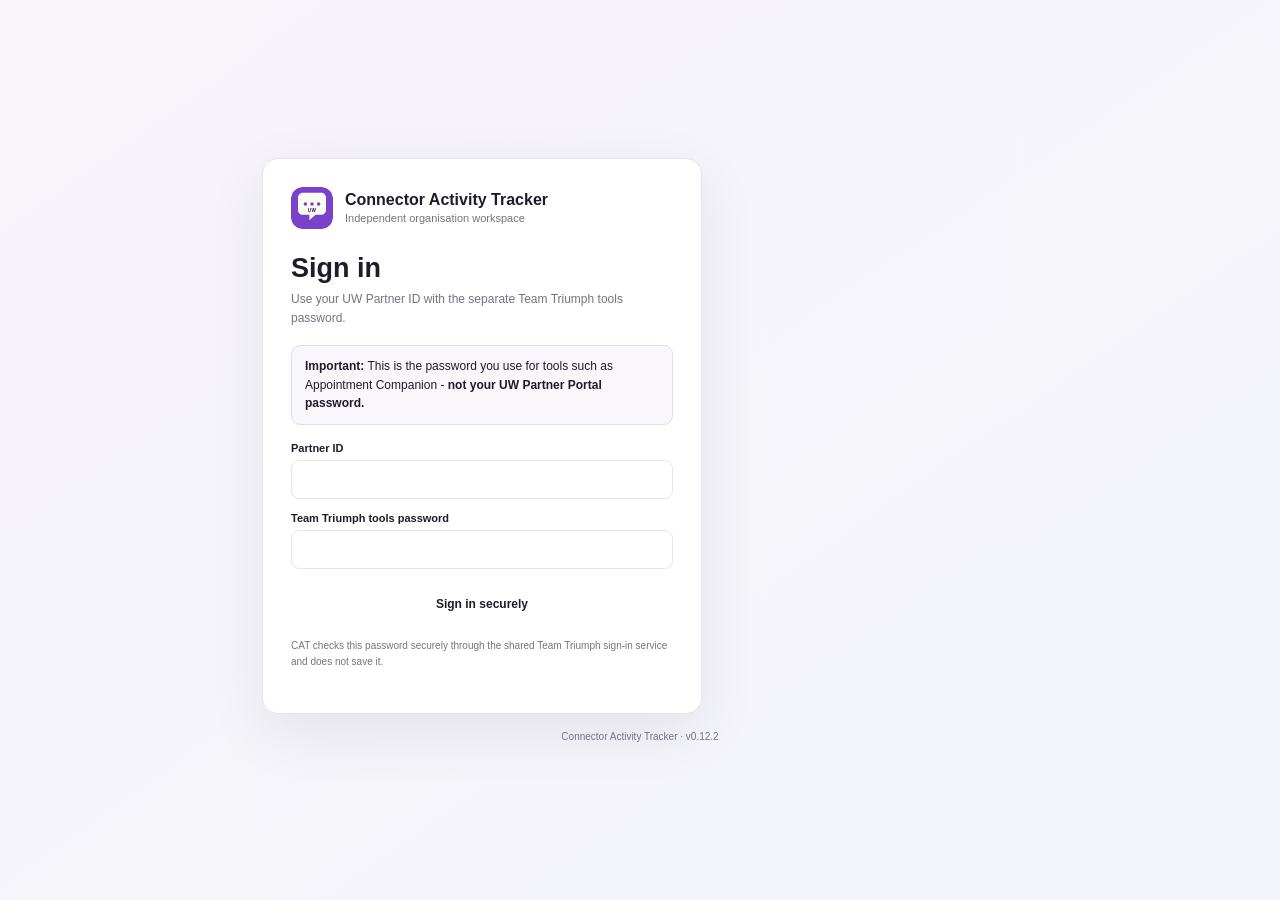
==== index.html @ b2be6aa6 "CAT v0.12.2: require name before recording 20K and keep Lead optional" ====
<!doctype html>
<html lang="en">
<head>
  <meta charset="UTF-8">
  <meta name="viewport" content="width=device-width, initial-scale=1, viewport-fit=cover">
  <meta name="theme-color" content="#351065">
  <meta name="description" content="An authenticated Connector activity and results tracker, with a separate local demo.">
  <link rel="manifest" href="manifest.webmanifest">
  <link rel="icon" href="icon.svg?v=0.12.2" type="image/svg+xml">
  <link rel="stylesheet" href="styles.css?v=0.12.2">
  <link rel="stylesheet" href="ux-v06.css?v=0.12.2">
  <title>Connector Activity Tracker (CAT)</title>
</head>
<body>
  <div id="app" aria-live="polite"></div>
  <div id="toast" class="toast" role="status"></div>
  <script src="app-meta.js?v=0.12.2" defer></script>
  <script src="cloud-config.js?v=0.12.2" defer></script>
  <script src="cloud-client.js?v=0.12.2" defer></script>
  <script src="connector-qr.js?v=0.12.2" defer></script>
  <script src="app.js?v=0.12.2" defer></script>
</body>
</html>
---- styles.css ----
:root{font-family:'DM Sans',Arial,sans-serif;color:#201b2c;background:#f7f6fa;font-synthesis:none;text-rendering:optimizeLegibility;--purple:#351065;--purple-2:#5c2e9a;--pink:#e31586;--green:#138a5b;--blue:#3c68dc;--orange:#c97910;--ink:#201b2c;--muted:#777184;--line:#e8e4ee;--surface:#fff;--wash:#f1edf7;--shadow:0 10px 30px rgba(38,20,62,.07)}*{box-sizing:border-box}body{margin:0;min-width:320px}button,input,select,textarea{font:inherit}button{cursor:pointer}button:focus-visible,input:focus-visible,select:focus-visible,textarea:focus-visible{outline:3px solid #a581e5;outline-offset:2px}.app-shell{min-height:100vh}.sidebar{position:fixed;inset:0 auto 0 0;width:244px;background:#fff;border-right:1px solid var(--line);display:flex;flex-direction:column;padding:22px 14px 16px;z-index:5}.brand{display:flex;gap:11px;align-items:center;padding:0 9px 24px}.brand-mark{width:38px;height:38px;border-radius:12px;background:var(--purple);display:grid;place-items:center;color:white;font-size:20px}.brand-name{font:800 14px Manrope,sans-serif;line-height:1.25;color:var(--purple)}.brand-kicker{font-size:10px;color:var(--muted);margin-top:3px}.side-label{font-size:10px;text-transform:uppercase;letter-spacing:.08em;color:#9992a5;font-weight:700;padding:0 11px;margin:11px 0 7px}.nav-list{display:grid;gap:4px}.nav-btn{height:42px;border:0;background:transparent;border-radius:8px;text-align:left;padding:0 11px;color:#645e70;display:flex;align-items:center;gap:12px;font-size:13px;font-weight:600}.nav-btn .nav-icon{width:20px;text-align:center;font-size:16px}.nav-btn:hover{background:#f7f4fb;color:var(--purple)}.nav-btn.active{background:#f0eafa;color:var(--purple);font-weight:700}.sidebar-bottom{margin-top:auto}.local-state{border:1px solid #dbeee5;background:#f5fbf7;border-radius:8px;padding:11px;margin:12px 3px;font-size:11px;color:#286e50}.local-state strong{display:block;color:#18563b;margin-bottom:3px}.profile-switch{width:100%;border:1px solid var(--line);background:#fff;border-radius:8px;display:flex;align-items:center;gap:10px;padding:10px;text-align:left;color:var(--ink)}.avatar{width:32px;height:32px;border-radius:50%;background:#ebe3f6;color:var(--purple);display:grid;place-items:center;font-weight:700}.profile-copy{flex:1}.profile-name{font-weight:700;font-size:12px}.profile-role{font-size:10px;color:var(--muted);margin-top:2px}.main-area{margin-left:244px;min-height:100vh}.topbar{height:70px;background:rgba(255,255,255,.93);border-bottom:1px solid var(--line);display:flex;align-items:center;justify-content:space-between;padding:0 34px;position:sticky;top:0;z-index:4;backdrop-filter:blur(12px)}.crumbs{display:flex;align-items:center;gap:9px;color:#91899c;font-size:12px}.crumbs strong{color:var(--ink);font-weight:700}.top-actions{display:flex;align-items:center;gap:10px}.sync-pill,.period-select,.quiet-btn{border:1px solid var(--line);background:white;border-radius:7px;height:34px;padding:0 11px;color:#635b71;font-size:11px;font-weight:600}.sync-pill{color:#286e50;background:#f6fbf8;border-color:#dbeee5}.period-select{min-width:130px}.icon-btn{width:35px;height:35px;border:1px solid var(--line);background:white;border-radius:8px;color:var(--purple);font-size:16px}.content{max-width:1360px;margin:0 auto;padding:27px 34px 48px}.page-heading{display:flex;align-items:flex-start;justify-content:space-between;gap:20px;margin-bottom:22px}.eyebrow{color:var(--purple-2);text-transform:uppercase;letter-spacing:.08em;font-size:10px;font-weight:700;margin-bottom:7px}.page-heading h1{font:800 25px Manrope,sans-serif;letter-spacing:0;margin:0;color:#25163c}.page-heading p{font-size:12px;line-height:1.5;color:var(--muted);margin:6px 0 0}.heading-actions{display:flex;gap:8px;align-items:center;flex-wrap:wrap}.btn{height:38px;border-radius:7px;border:1px solid transparent;padding:0 14px;font-weight:700;font-size:12px;display:inline-flex;align-items:center;justify-content:center;gap:8px}.btn-primary{background:var(--purple);color:white}.btn-primary:hover{background:#482080}.btn-pink{background:var(--pink);color:white}.btn-secondary{border-color:var(--line);background:white;color:var(--purple)}.btn-soft{background:#f1eafa;color:var(--purple)}.btn-danger{background:#fff0f1;border-color:#f4cfd4;color:#bd3342}.btn-sm{height:31px;font-size:11px;padding:0 10px}.btn-block{width:100%}.connector-strip{display:flex;align-items:center;gap:12px;background:#fff;border:1px solid var(--line);border-radius:9px;padding:12px 15px;margin-bottom:17px}.connector-logo{width:42px;height:42px;border-radius:50%;background:#f9e4cc;border:2px solid #351065;display:grid;place-items:center;font-size:21px;flex:none}.connector-meta{flex:1}.connector-meta strong{display:block;font:700 13px Manrope,sans-serif}.connector-meta span{font-size:10px;color:var(--muted)}.badge{display:inline-flex;align-items:center;border-radius:999px;padding:4px 8px;background:#f0eafa;color:var(--purple);font-size:10px;font-weight:700}.badge.green{background:#e5f6ed;color:#167247}.badge.pink{background:#fde8f3;color:#bd1d72}.badge.amber{background:#fff2d8;color:#956010}.metric-grid{display:grid;grid-template-columns:repeat(6,minmax(0,1fr));gap:12px}.metric-card{background:white;border:1px solid var(--line);border-radius:9px;padding:15px;min-height:105px;position:relative;overflow:hidden}.metric-card:after{content:'';position:absolute;width:64px;height:64px;border-radius:50%;right:-23px;top:-22px;background:var(--tint,#f0eafa)}.metric-label{font-size:10px;color:#7b7487;font-weight:600;position:relative;z-index:1}.metric-value{font:800 27px Manrope,sans-serif;color:var(--color,var(--purple));margin-top:11px;line-height:1;position:relative;z-index:1}.metric-note{font-size:10px;color:#9790a0;margin-top:7px}.layout-grid{display:grid;grid-template-columns:minmax(0,1.35fr) minmax(280px,.85fr);gap:15px;margin-top:17px}.panel{background:white;border:1px solid var(--line);border-radius:9px;padding:17px}.panel-head{display:flex;align-items:center;justify-content:space-between;gap:10px;margin-bottom:14px}.panel-head h2{font:700 14px Manrope,sans-serif;margin:0}.panel-head p{font-size:10px;color:var(--muted);margin:4px 0 0}.text-link{border:0;background:none;color:var(--purple-2);font-size:11px;font-weight:700;padding:4px}.quick-grid{display:grid;grid-template-columns:repeat(2,minmax(0,1fr));gap:9px}.quick-action{min-height:68px;border:1px solid var(--line);border-radius:8px;background:#fff;text-align:left;padding:12px;display:flex;align-items:center;gap:11px;color:var(--ink)}.quick-action:hover{border-color:#b9a1d6;background:#fcfaff}.quick-icon{width:34px;height:34px;border-radius:8px;background:#f0eafa;color:var(--purple);display:grid;place-items:center;font-size:16px}.quick-action strong{display:block;font-size:12px}.quick-action small{display:block;color:var(--muted);font-size:10px;margin-top:4px}.activity-list{display:grid}.activity-row{display:flex;align-items:center;gap:11px;padding:11px 0;border-top:1px solid #f0edf3}.activity-row:first-child{border:0}.activity-symbol{width:32px;height:32px;border-radius:8px;background:#f5f2f8;display:grid;place-items:center;color:var(--purple);font-size:14px}.activity-copy{flex:1;min-width:0}.activity-copy strong{font-size:11px;display:block}.activity-copy small{font-size:10px;color:var(--muted)}.activity-time{font-size:10px;color:#938c9c;white-space:nowrap}.activity-cards{display:grid;grid-template-columns:repeat(2,minmax(0,1fr));gap:12px}.event-card,.lead-card,.connector-card{border:1px solid var(--line);border-radius:9px;background:#fff;padding:15px;transition:border-color .15s,transform .15s}.event-card:hover,.connector-card:hover{border-color:#b7a0d5;transform:translateY(-1px)}.event-title{font:700 13px Manrope,sans-serif;margin-bottom:5px}.event-sub{font-size:10px;color:var(--muted)}.event-summary{display:grid;grid-template-columns:repeat(3,1fr);border-top:1px solid var(--line);margin-top:13px;padding-top:11px;gap:8px}.event-summary strong{display:block;font-size:14px;color:var(--purple)}.event-summary span{font-size:9px;color:var(--muted)}.event-footer{display:flex;justify-content:space-between;align-items:center;margin-top:12px}.form-shell{max-width:760px}.form-grid{display:grid;grid-template-columns:repeat(2,minmax(0,1fr));gap:13px}.field{display:grid;gap:6px}.field.full{grid-column:1/-1}.field label{font-size:11px;font-weight:700;color:#4f475c}.field input,.field select,.field textarea{width:100%;border:1px solid #ddd7e6;border-radius:7px;background:#fff;padding:10px 11px;font-size:12px;color:var(--ink);min-height:39px}.field textarea{min-height:76px;resize:vertical}.helper{font-size:10px;color:var(--muted)}.section-title{font:700 13px Manrope,sans-serif;margin:19px 0 10px}.stepper{display:flex;align-items:center;justify-content:center;gap:14px;background:#f8f5fb;border:1px solid var(--line);border-radius:9px;padding:10px}.stepper button{width:43px;height:43px;border:1px solid #ded5eb;border-radius:8px;background:white;color:var(--purple);font-size:22px;font-weight:500}.stepper output{font:800 26px Manrope,sans-serif;min-width:45px;text-align:center}.team-counts{display:grid;grid-template-columns:repeat(3,1fr);gap:8px}.team-count{border:1px solid var(--line);border-radius:7px;padding:9px;text-align:center}.team-count span{display:block;font-size:10px;color:var(--muted)}.team-count strong{display:block;font:700 15px Manrope,sans-serif;margin-top:4px}.total-count{margin-top:8px;padding:10px 12px;background:#e7f7ef;color:#177247;border-radius:7px;display:flex;justify-content:space-between;font-weight:700;font-size:11px}.tab-bar{display:flex;gap:4px;border-bottom:1px solid var(--line);margin-bottom:15px;overflow:auto}.tab-btn{border:0;background:none;padding:10px 13px;color:#777082;font-size:11px;font-weight:700;border-bottom:2px solid transparent;white-space:nowrap}.tab-btn.active{color:var(--purple);border-color:var(--purple)}.funnel-list{display:grid;gap:8px}.funnel-row{display:grid;grid-template-columns:145px 1fr 55px;align-items:center;gap:12px;font-size:11px}.funnel-track{height:8px;background:#eeeaf2;border-radius:99px;overflow:hidden}.funnel-fill{height:100%;border-radius:99px;background:var(--fill,#5c2e9a);min-width:0}.funnel-count{text-align:right;font-weight:700}.table-wrap{overflow:auto;border:1px solid var(--line);border-radius:8px}table{width:100%;border-collapse:collapse;min-width:680px}th,td{text-align:left;padding:10px 11px;border-bottom:1px solid #efedf2;font-size:10px;white-space:nowrap}th{background:#faf9fc;color:#70697b;font-weight:700}td{color:#3d3748}tr:last-child td{border-bottom:0}.person-cell{display:flex;align-items:center;gap:8px;font-weight:700}.mini-avatar{width:25px;height:25px;border-radius:50%;display:grid;place-items:center;background:#f0eafa;color:var(--purple);font-size:10px}.lead-list{display:grid;gap:9px}.lead-card{display:flex;align-items:center;gap:12px}.lead-main{flex:1;min-width:0}.lead-main strong{font-size:12px}.lead-main p{font-size:10px;color:var(--muted);margin:4px 0 0}.lead-tags{display:flex;gap:5px;flex-wrap:wrap;margin-top:8px}.status{display:inline-flex;align-items:center;gap:5px;border-radius:999px;font-size:9px;font-weight:700;padding:4px 7px;background:#f1eef5;color:#655c72}.status.booked{background:#e9efff;color:#355db8}.status.sat{background:#e4f6ed;color:#147048}.status.cancelled{background:#fff0e8;color:#a25118}.status.ghosted{background:#f1eef5;color:#655c72}.status.followup{background:#fde8f3;color:#b91a70}.status.customer{background:#e4f6ed;color:#147048}.lead-actions{display:flex;gap:6px}.filter-row{display:flex;gap:6px;flex-wrap:wrap;margin:12px 0 16px}.filter-chip{border:1px solid var(--line);border-radius:999px;background:white;color:#655d70;font-weight:600;font-size:10px;padding:7px 10px}.filter-chip.active{border-color:var(--purple);background:#f0eafa;color:var(--purple)}.appointment-grid{display:grid;grid-template-columns:repeat(4,1fr);gap:8px}.choice-card{border:1px solid var(--line);background:#fff;border-radius:8px;padding:11px 8px;min-height:67px;text-align:center;color:#5e566a;font-size:10px;font-weight:700}.choice-card .choice-icon{display:block;font-size:17px;margin-bottom:5px}.choice-card.active{border-color:#6840a0;background:#f5effd;color:var(--purple);box-shadow:inset 0 0 0 1px #6840a0}.choice-card.active[data-value="Sat"]{background:#e4f6ed;border-color:#53a881;color:#147048;box-shadow:inset 0 0 0 1px #53a881}.product-grid{display:grid;grid-template-columns:repeat(3,1fr);gap:8px}.product-choice{border:1px solid var(--line);background:white;border-radius:8px;padding:11px;font-size:10px;font-weight:700;display:flex;align-items:center;gap:8px}.product-choice input{accent-color:var(--purple);width:16px;height:16px}.sim-row{display:grid;grid-template-columns:1fr auto;align-items:center;gap:12px;border:1px solid var(--line);padding:9px 11px;border-radius:8px;margin-top:8px}.sim-row strong{font-size:10px;display:block}.sim-row small{font-size:9px;color:var(--muted)}.segmented{display:flex;gap:3px;background:#f3f0f6;padding:3px;border-radius:7px}.segmented button{width:30px;height:27px;border:0;border-radius:5px;background:transparent;font-size:10px;color:#746c7d}.segmented button.active{background:var(--purple);color:white;font-weight:700}.money-pair{display:grid;grid-template-columns:1fr 1fr;gap:10px;margin-top:11px}.money-box{background:#f7f4fa;border-radius:8px;padding:11px;text-align:center}.money-box strong{font:700 16px Manrope,sans-serif;color:var(--purple);display:block}.money-box span{font-size:9px;color:var(--muted)}.callout{padding:12px 13px;background:#f7f4fb;border-left:3px solid var(--purple-2);font-size:11px;line-height:1.5;color:#50465f;border-radius:0 7px 7px 0}.empty-state{text-align:center;padding:32px 16px;color:var(--muted);font-size:12px}.empty-state strong{display:block;color:var(--ink);font-size:13px;margin-bottom:5px}.chart{height:210px;display:flex;align-items:end;gap:14px;padding:15px 5px 4px;border-bottom:1px solid var(--line)}.chart-col{flex:1;display:flex;align-items:end;justify-content:center;gap:4px;height:100%;position:relative}.chart-bar{width:min(24px,42%);border-radius:4px 4px 0 0;background:#b89cda;min-height:3px}.chart-bar.alt{background:#47a779}.chart-months{display:flex;justify-content:space-around;font-size:9px;color:var(--muted);padding-top:8px}.source-bars{display:grid;gap:11px}.source-line{display:grid;grid-template-columns:110px 1fr 45px;align-items:center;gap:8px;font-size:10px}.source-line .funnel-track{height:7px}.source-line strong{text-align:right}.report-preview{background:#faf9fc;border:1px solid var(--line);border-radius:8px;padding:17px}.report-preview .metric-grid{grid-template-columns:repeat(4,1fr)}.connector-list{display:grid;gap:10px}.connector-card{display:flex;align-items:center;gap:12px}.connector-card .connector-meta{flex:1}.card-arrow{border:0;background:none;color:var(--purple);font-size:17px}.modal-backdrop{position:fixed;inset:0;background:rgba(25,14,39,.42);z-index:20;display:grid;place-items:center;padding:15px}.modal{width:min(540px,100%);max-height:min(90vh,780px);overflow:auto;background:white;border-radius:10px;padding:21px;box-shadow:0 20px 70px rgba(20,9,36,.25)}.modal-head{display:flex;justify-content:space-between;align-items:start;margin-bottom:15px}.modal-head h2{font:800 17px Manrope,sans-serif;margin:0}.modal-close{border:1px solid var(--line);background:white;width:30px;height:30px;border-radius:7px;color:#62596d}.modal-actions{display:flex;justify-content:flex-end;gap:8px;margin-top:18px}.toast{position:fixed;bottom:20px;left:50%;transform:translate(-50%,18px);opacity:0;transition:.2s;background:#241637;color:white;padding:11px 15px;border-radius:8px;font-size:11px;z-index:30;pointer-events:none;box-shadow:var(--shadow)}.toast.show{opacity:1;transform:translate(-50%,0)}.mobile-nav{display:none}.searchbox{position:relative}.searchbox input{min-width:200px;border:1px solid var(--line);border-radius:7px;padding:9px 10px;font-size:11px}.split-head{display:flex;align-items:center;justify-content:space-between;gap:10px}.muted{color:var(--muted)}.small{font-size:10px}.chart-legend{display:flex;gap:14px;align-items:center;font-size:10px;color:var(--muted)}.legend-dot{width:8px;height:8px;border-radius:2px;display:inline-block;margin-right:5px}.progress-grid{display:grid;grid-template-columns:repeat(3,1fr);gap:10px}.progress-stat{border:1px solid var(--line);border-radius:8px;padding:13px}.progress-stat strong{font:800 20px Manrope,sans-serif;color:var(--purple);display:block}.progress-stat span{font-size:10px;color:var(--muted)}.achievement{padding:11px;border-radius:8px;background:#fff8e9;display:flex;align-items:center;gap:10px;font-size:10px;color:#725213;margin-top:8px}.mobile-head{display:none}
@media(max-width:1100px){.metric-grid{grid-template-columns:repeat(3,1fr)}.content{padding:23px 24px 40px}.topbar{padding:0 24px}.sidebar{width:220px}.main-area{margin-left:220px}}
@media(max-width:760px){.sidebar{display:none}.main-area{margin:0;padding-bottom:73px}.topbar{height:57px;padding:0 16px}.crumbs{font-size:11px}.sync-pill{font-size:0;width:31px;padding:0;display:grid;place-items:center}.sync-pill:before{content:'●';font-size:10px}.top-actions{gap:6px}.period-select{min-width:100px;height:31px;font-size:10px}.content{padding:21px 15px 28px}.page-heading{margin-bottom:17px}.page-heading h1{font-size:22px}.page-heading p{font-size:11px}.heading-actions{align-self:flex-start}.metric-grid{grid-template-columns:repeat(2,minmax(0,1fr));gap:9px}.metric-card{min-height:88px;padding:12px}.metric-value{font-size:23px;margin-top:9px}.metric-note{font-size:9px}.layout-grid{grid-template-columns:1fr;gap:11px;margin-top:12px}.panel{padding:14px}.activity-cards{grid-template-columns:1fr}.connector-strip{padding:10px 11px}.quick-action{min-height:62px;padding:10px}.quick-icon{width:30px;height:30px}.mobile-nav{position:fixed;display:grid;grid-template-columns:repeat(5,1fr);inset:auto 0 0;height:65px;padding:5px 6px calc(5px + env(safe-area-inset-bottom));background:#fff;border-top:1px solid var(--line);z-index:6}.mobile-nav button{border:0;background:transparent;color:#847c8e;font-size:9px;font-weight:600;display:flex;flex-direction:column;align-items:center;justify-content:center;gap:3px}.mobile-nav button span:first-child{font-size:17px}.mobile-nav button.active{color:var(--purple)}.appointment-grid{grid-template-columns:repeat(2,1fr)}.product-grid{grid-template-columns:repeat(2,1fr)}.form-grid{grid-template-columns:1fr}.field.full{grid-column:auto}.funnel-row{grid-template-columns:105px 1fr 44px;gap:8px}.team-counts{gap:5px}.team-count{padding:8px 4px}.progress-grid{grid-template-columns:repeat(2,1fr)}.page-heading>.heading-actions .btn{padding:0 9px;font-size:10px}.connector-strip .period-select{margin-left:auto}.chart{gap:5px;height:180px}.source-line{grid-template-columns:88px 1fr 38px}.modal{padding:17px}.lead-actions .btn{padding:0 8px}.searchbox input{min-width:130px;width:42vw}}
@media(max-width:380px){.quick-grid{grid-template-columns:1fr}.metric-card{padding:10px}.metric-value{font-size:21px}.page-heading h1{font-size:20px}}
.home-actions-v05{grid-template-columns:1fr;gap:10px}.home-actions-v05 .home-action{min-height:78px;flex-direction:row;align-items:center;padding:15px 17px}.home-actions-v05 .home-action-icon{width:34px;text-align:center}.home-actions-v05 .home-action-arrow{top:50%;bottom:auto;transform:translateY(-50%);right:17px}.home-actions-v05 .home-action strong{font-size:14px}.home-actions-v05 .home-action small{font-size:11px}.home-actions-v05 .home-action-inbox{border-top-color:var(--pink);background:#fff7fb}.monthly-snapshot{display:flex;align-items:center;justify-content:space-between;gap:12px;background:#fff;border:1px solid var(--line);border-radius:9px;padding:14px 16px;margin-top:16px}.monthly-snapshot strong{display:block;font-size:11px;color:var(--muted);text-transform:uppercase;letter-spacing:.06em}.monthly-snapshot span{display:block;font-size:12px;font-weight:700;margin-top:5px}.context-back{border:0;background:none;padding:0;margin:0 0 13px;color:var(--section-accent,var(--purple));font-size:12px;font-weight:800}.section-leads{--section-accent:var(--blue)}.section-results{--section-accent:var(--green)}.section-inbox{--section-accent:var(--pink)}.section-eventday{--section-accent:var(--orange)}.section-activities{--section-accent:var(--purple-2)}.section-admin{--section-accent:#777184}.section-leads .page-heading{border-left:4px solid var(--blue);padding-left:12px}.section-results .page-heading{border-left:4px solid var(--green);padding-left:12px}.section-inbox .page-heading{border-left:4px solid var(--pink);padding-left:12px}.section-eventday .page-heading{border-left:4px solid var(--orange);padding-left:12px}.section-activities .page-heading{border-left:4px solid var(--purple-2);padding-left:12px}.section-leads .btn-primary{background:var(--blue)}.section-results .metric-card{border-top:2px solid var(--green)}.section-inbox .btn-soft{background:#fde8f3;color:#bd1d72}.section-activities .btn-primary{background:var(--purple-2)}
@media(max-width:760px){.home-actions-v05 .home-action{min-height:76px}.monthly-snapshot{align-items:flex-start;flex-direction:column}.monthly-snapshot .text-link{align-self:flex-start}.context-back{margin-bottom:10px}}
.section-inbox .lead-actions:before{content:'Mark as:';font-size:10px;font-weight:700;color:var(--muted);align-self:center}.section-inbox .lead-actions .btn{padding:0 7px}
.admin-shortcuts{display:flex;gap:8px;flex-wrap:wrap;margin-top:16px}
.cloud-auth-page{min-height:100dvh;padding:28px 18px;display:grid;place-content:center;gap:17px;background:linear-gradient(145deg,#f7f4fa,#f3f5fa);color:var(--ink)}
.cloud-auth-card{width:min(100%,440px);padding:28px;background:#fff;border:1px solid var(--line);border-radius:16px;box-shadow:0 18px 60px #25104414}
.cloud-auth-brand{display:flex;align-items:center;gap:12px;margin-bottom:24px}.cloud-auth-brand .brand-mark{width:42px;height:42px;display:grid;place-items:center;border-radius:12px;background:#f2eaf8;font-size:23px}.cloud-auth-brand strong,.cloud-auth-brand small{display:block}.cloud-auth-brand strong{font:800 16px Manrope,sans-serif}.cloud-auth-brand small{margin-top:3px;color:var(--muted);font-size:11px}
.cloud-auth-card h1{font:800 27px Manrope,sans-serif;margin:0 0 6px}.cloud-auth-card>p{color:var(--muted);font-size:12px;line-height:1.6;margin:0 0 17px}.cloud-auth-card .cloud-auth-note{font-size:10px;margin:12px 0 15px}.cloud-field{display:grid;gap:6px;font-size:11px;font-weight:750;color:var(--ink)}.cloud-field input,.cloud-field select,.cloud-field textarea{width:100%;padding:11px 12px;border:1px solid var(--line);border-radius:8px;background:#fff;color:var(--ink);font:500 13px inherit}.cloud-field input:focus,.cloud-field select:focus,.cloud-field textarea:focus{outline:2px solid #c8b0df;outline-offset:1px}.cloud-field small{font-size:10px;font-weight:500;color:var(--muted)}.cloud-auth-card form{display:grid;gap:13px}.cloud-signin{width:100%;min-height:44px}.cloud-auth-page footer{text-align:center;color:var(--muted);font-size:10px}.cloud-demo-link{display:block;text-align:center;font-size:11px;font-weight:700;color:var(--purple);text-decoration:none;padding-top:7px}
.cloud-message{padding:11px 12px;border-radius:8px;font-size:11px;line-height:1.5;margin:10px 0}.cloud-message-info{background:#f1f5ff;border:1px solid #d9e3ff;color:#344e8c}.cloud-message-error{background:#fff1f1;border:1px solid #f0cccc;color:#943838}.cloud-workspace{min-height:100dvh;background:#f7f6fa}.cloud-workspace-head{min-height:72px;padding:12px max(18px,calc((100vw - 1000px)/2));display:flex;justify-content:space-between;align-items:center;gap:12px;background:#fff;border-bottom:1px solid var(--line)}.cloud-workspace-head .cloud-auth-brand{margin:0}.cloud-user{display:flex;align-items:center;gap:9px}.cloud-user>span:nth-child(2) strong,.cloud-user>span:nth-child(2) small{display:block}.cloud-user>span:nth-child(2) strong{font-size:11px}.cloud-user>span:nth-child(2) small{font-size:9px;color:var(--muted);margin-top:2px}.cloud-avatar{width:34px;height:34px;border-radius:50%;display:grid;place-items:center;overflow:hidden;background:#eee7f5;color:var(--purple);font-weight:800}.cloud-avatar img{width:100%;height:100%;object-fit:cover}.cloud-workspace-body{width:min(100% - 30px,900px);margin:28px auto;padding-bottom:36px}.cloud-workspace-body>.page-heading{margin-bottom:18px}.cloud-phase-card{margin:14px 0}.cloud-phase-card h2{font:800 15px Manrope,sans-serif;margin:0 0 8px}.cloud-phase-card p{font-size:11px;line-height:1.65;color:var(--muted)}.cloud-phase-card .panel-head p{margin:5px 0 0}.cloud-connector-label{font-size:11px;padding:12px 14px;background:#fff;border:1px solid var(--line);border-radius:8px;margin-bottom:14px}.cloud-connector-picker{max-width:390px;margin-bottom:14px}.cloud-phase-card textarea{resize:vertical;min-height:80px;margin:6px 0 12px}.cloud-record-meta{font-size:10px!important;color:#39805e!important}.cloud-about{padding:15px}.cloud-about summary{font-size:12px;font-weight:800;cursor:pointer}.cloud-about>p{margin:10px 0}.cloud-about-history{margin-top:10px;border-top:1px solid var(--line)}.cloud-about-history p{margin:8px 0;font-size:10px}.demo-banner{padding:8px 16px;background:#fff6df;border-bottom:1px solid #eddda9;color:#745b18;font-size:10px;font-weight:750;text-align:center}
@media(max-width:600px){.cloud-auth-card{padding:22px 18px}.cloud-workspace-head{align-items:flex-start;flex-direction:column;padding:12px 16px}.cloud-user{width:100%}.cloud-user .btn{margin-left:auto}.cloud-workspace-body{margin-top:18px}.cloud-workspace-body>.page-heading{align-items:flex-start}.cloud-phase-card{padding:14px}}
 .action-inbox{border-left:4px solid var(--green);margin-bottom:15px}.action-inbox.has-actions{border-left-color:var(--pink)}.inbox-row{align-items:center}.inbox-row .lead-actions{margin-left:auto;display:flex;gap:6px;flex-wrap:wrap}
button[data-set-progress="Lead sent"]{display:none}
.home-actions{display:grid;grid-template-columns:repeat(4,minmax(0,1fr));gap:12px;margin:4px 0 18px}.home-action{min-height:132px;border:1px solid var(--line);border-top:4px solid var(--purple-2);border-radius:10px;background:#fff;padding:18px;text-align:left;display:flex;flex-direction:column;align-items:flex-start;gap:9px;position:relative;transition:transform .15s,border-color .15s,box-shadow .15s}.home-action:hover{transform:translateY(-2px);border-color:#bca7d4;box-shadow:var(--shadow)}.home-action-eventday{border-top-color:var(--orange);background:#fffaf3}.home-action-leads{border-top-color:var(--blue);background:#f7f9ff}.home-action-progress{border-top-color:var(--green);background:#f5fbf7}.home-action-activities{border-top-color:var(--purple-2);background:#faf7fd}.home-action-icon{font-size:27px}.home-action strong{font:800 15px Manrope,sans-serif;color:var(--ink)}.home-action small{font-size:11px;color:var(--muted)}.home-action-arrow{position:absolute;right:16px;bottom:15px;color:var(--purple);font-size:18px}.setup-link{display:block;margin:17px auto 0;border:0;background:none;color:#81798b;font-size:11px;font-weight:700}.today-callout{display:flex;align-items:center;gap:12px;padding:12px 14px;background:#fffaf3;border:1px solid #f1d7ac;border-left:4px solid var(--orange);border-radius:9px;margin-bottom:15px}.today-callout strong{font-size:12px}.today-callout span{font-size:10px;color:var(--muted);flex:1}.event-day-hero{display:flex;align-items:center;justify-content:space-between;gap:15px;padding:19px;background:#fffaf3;border:1px solid #f1d7ac;border-left:4px solid var(--orange);border-radius:10px;margin-bottom:14px}.event-day-hero h2{font:800 19px Manrope,sans-serif;margin:0}.event-day-hero p{margin:5px 0 0;color:var(--muted);font-size:11px}.event-day-actions{display:grid;grid-template-columns:repeat(2,minmax(0,1fr));gap:12px;margin-bottom:14px}.event-day-button{border:1px solid #e8d4b5;border-radius:10px;background:#fff;padding:17px;text-align:left;color:var(--ink);display:flex;flex-direction:column;gap:6px}.event-day-button:first-child{background:#f5fbf7;border-color:#c8e5d5}.event-day-button strong{font:800 18px Manrope,sans-serif}.event-day-button small{font-size:10px;color:var(--muted)}.event-day-progress{border-top:3px solid var(--orange)}.event-day-choice{width:100%;text-align:left}.about-panel{max-width:680px}.about-brand{padding:0 0 15px}.about-version{font:800 23px Manrope,sans-serif;color:var(--purple);margin:7px 0}.about-list{margin:0;padding-left:20px;color:#51485f;font-size:12px;line-height:1.9}.inbox-row .lead-actions:before{content:'Mark as:';font-size:10px;font-weight:700;color:var(--muted);align-self:center}.inbox-row .lead-actions .btn{padding:0 7px}
@media(max-width:760px){.home-actions{grid-template-columns:repeat(2,minmax(0,1fr));gap:9px}.home-action{min-height:122px;padding:14px}.home-action-icon{font-size:24px}.home-action strong{font-size:13px}.home-action small{font-size:10px}.today-callout{align-items:flex-start;flex-wrap:wrap}.today-callout span{flex-basis:100%;order:3}.event-day-actions{gap:9px}.event-day-button{padding:14px}.event-day-button strong{font-size:16px}.home-lower .metric-grid{margin:0}}
.inbox-top-button{position:relative;display:inline-flex;align-items:center;justify-content:center;font-size:16px}.inbox-count{position:absolute;top:-5px;right:-5px;min-width:16px;height:16px;padding:0 4px;border-radius:99px;background:var(--pink);color:#fff;font-size:9px;font-weight:800;line-height:16px}
.home-actions{grid-template-columns:repeat(4,minmax(0,1fr))}.home-lower{border-top:3px solid var(--pink)}.home-lower .panel-head{margin-bottom:8px}.home-clear{padding:12px 0;color:#25845a;font-size:12px;font-weight:700}
.twenty-k-list{display:grid}.twenty-k-row{min-height:48px;display:flex;align-items:center;justify-content:space-between;gap:10px;border-top:1px solid var(--line)}.twenty-k-row strong{font-size:13px}.legacy-count-note{margin:10px 0 0}.team-20k-details{margin-top:12px;font-size:11px}.team-20k-details summary{cursor:pointer;font-weight:700;padding:8px 0}
.result-stages{display:grid;gap:14px}.result-stage{padding:0 0 12px;border-bottom:1px solid #f0edf3}.result-stage:last-child{border-bottom:0;padding-bottom:0}.result-stage-top{display:grid;grid-template-columns:minmax(140px,1fr) auto auto;align-items:center;gap:12px;margin-bottom:7px}.result-stage-top>strong{font-size:12px}.result-stage-top>strong span{color:var(--muted);padding:0 5px}.result-stage-top>div{white-space:nowrap;font-size:12px}.result-stage-top em{font-size:10px;font-style:normal;color:var(--muted);margin-left:9px}.results-income{display:grid;gap:3px;text-align:right}.results-income small{font-size:10px;color:var(--muted)}.results-income strong{font-size:17px;color:var(--green)}.results-note{margin:13px 0 0}
.milestone-row{display:grid;grid-template-columns:1fr 1fr;gap:8px}.milestone-row .choice-card{min-height:45px}.appointment-outcomes{display:grid;grid-template-columns:repeat(3,minmax(0,1fr));gap:7px}.appointment-outcomes .choice-card{min-height:43px}.outcome-panel h2,.lead-progression h2{font:700 14px Manrope,sans-serif;margin:0 0 12px}.outcome-grid{display:grid;grid-template-columns:repeat(3,minmax(0,1fr));gap:7px}.outcome-grid .choice-card{min-height:58px}.secondary-result{margin-top:10px}.secondary-result summary{font-size:10px;color:var(--muted);padding:7px 0}.secondary-result .choice-card{min-height:40px}
.inbox-card{flex-wrap:wrap}.inbox-card .lead-actions{width:100%;display:grid;grid-template-columns:auto repeat(3,minmax(0,1fr));gap:6px;margin-left:43px}.inbox-card .lead-actions:before{display:none}.mark-as-label{align-self:center;font-size:10px;font-weight:700;color:var(--muted)}.warning-symbol{background:#fff3e7;color:#bd6815}
@media(max-width:760px){.home-actions{grid-template-columns:repeat(2,minmax(0,1fr))}.result-stage-top{grid-template-columns:minmax(0,1fr) auto;gap:6px}.result-stage-top>strong{font-size:11px}.result-stage-top>div{grid-column:1;grid-row:2;font-size:11px}.result-stage-top>.btn{grid-column:2;grid-row:1/3}.result-stage-top em{margin-left:6px}.inbox-card{align-items:center}.inbox-card .lead-main{min-width:calc(100% - 55px)}.inbox-card .lead-actions{margin-left:0;grid-template-columns:auto repeat(3,minmax(0,1fr));gap:5px}.inbox-card .lead-actions .btn{min-width:0;padding:0 5px;font-size:9px}.mark-as-label{font-size:9px}.event-count-card{flex-direction:row;align-items:center}.event-day-actions{grid-template-columns:1fr}.outcome-grid .choice-card{font-size:9px;padding:8px 4px}.top-actions .inbox-top-button{min-width:35px;width:35px;padding:0}}
.cloud-field input,.cloud-field select,.cloud-field textarea{font:inherit;font-size:13px}

/* Shared CAT identity uses the UW Connector symbol; Connector-specific logos remain in context. */
.cat-brand-icon {display:block;width:100%;height:100%;object-fit:contain;border-radius:10px}
.brand-mark:has(.cat-brand-icon) {overflow:hidden;background:transparent;flex:none}
.cloud-auth-brand .brand-mark:has(.cat-brand-icon) {overflow:hidden;background:transparent}
---- ux-v06.css ----
/* Focused UX treatment for the Event Day-first workspace. */
.nav-btn.active {
  color: var(--nav-accent, var(--purple));
  background: #f7f4fb;
  box-shadow: inset 3px 0 var(--nav-accent, var(--purple));
}

.mobile-nav button.active {
  color: var(--nav-accent, var(--purple));
}

.section-eventday .page-heading,
.section-leads .page-heading,
.section-inbox .page-heading,
.section-results .page-heading,
.section-activities .page-heading {
  border-left: 4px solid var(--section-accent, var(--purple));
  padding-left: 12px;
}

.event-day-hero {
  border-radius: 12px;
  background: #fffaf3;
}

.event-day-actions {
  align-items: stretch;
}

.event-count-card {
  display: flex;
  align-items: center;
  justify-content: space-between;
  gap: 10px;
  min-width: 0;
  padding: 13px;
  border: 1px solid #d9eadf;
  border-radius: 10px;
  background: #f7fcf8;
}

.event-count-card > div {
  display: grid;
  gap: 3px;
  min-width: 0;
}

.event-count-label {
  color: var(--muted);
  font-size: 10px;
  font-weight: 700;
}

.event-count-value {
  color: var(--green);
  font: 800 27px Manrope, sans-serif;
  line-height: 1.1;
}

.event-count-card small {
  color: var(--muted);
  font-size: 9px;
}

.event-day-button.event-count-button {
  min-width: 82px;
  min-height: 70px;
  align-items: center;
  justify-content: center;
  padding: 9px 6px;
  border-color: #c8e5d5;
  background: #fff;
  text-align: center;
}

.event-day-button.event-count-button strong {
  color: var(--green);
  font-size: 16px;
}

.event-day-button.event-count-button small {
  font-size: 9px;
  text-align: center;
}

.event-day-button.event-lead-button {
  min-height: 96px;
  justify-content: center;
  border-color: #cbd6fa;
  background: #f8f9ff;
}

.event-lead-plus {
  color: var(--blue);
  font-size: 21px;
  font-weight: 800;
  line-height: 1;
}

.event-day-button.event-lead-button strong {
  color: var(--blue);
  font-size: 15px;
}

.event-day-leads {
  border-top: 3px solid var(--orange);
}

.event-lead-list {
  display: grid;
}

.event-lead-row {
  display: flex;
  align-items: center;
  justify-content: space-between;
  gap: 12px;
  min-height: 57px;
  border-top: 1px solid var(--line);
}

.event-lead-row > div {
  display: grid;
  gap: 4px;
}

.event-lead-row strong {
  font-size: 12px;
}

.event-lead-row span {
  color: var(--muted);
  font-size: 10px;
}

.event-lead-empty {
  padding: 15px 0 3px;
  border-top: 1px solid var(--line);
  color: var(--muted);
  font-size: 12px;
  line-height: 1.5;
}

.event-more-leads {
  justify-self: start;
  margin: 9px 0 0;
}

.event-day-empty {
  max-width: 640px;
  margin: 0 auto;
  padding: 24px;
  text-align: center;
}

.event-day-empty-icon {
  font-size: 31px;
}

.event-day-empty h2 {
  margin: 8px 0 5px;
  font: 800 18px Manrope, sans-serif;
}

.event-day-empty p {
  max-width: 440px;
  margin: 0 auto;
  color: var(--muted);
  font-size: 12px;
  line-height: 1.6;
}

.event-day-empty-actions,
.profile-menu-actions {
  display: flex;
  justify-content: center;
  flex-wrap: wrap;
  gap: 8px;
  margin: 18px 0 12px;
}

.leads-toolbar {
  display: flex;
  align-items: center;
  justify-content: space-between;
  gap: 12px;
  margin: 13px 0;
}

.leads-toolbar .searchbox {
  flex: 1;
  min-width: 0;
}

.inbox-card {
  align-items: center;
}

.inbox-card .lead-main {
  min-width: 0;
}

.inbox-card .btn {
  flex: none;
}

.profile-option {
  width: 100%;
  text-align: left;
}

.profile-menu-actions {
  justify-content: flex-start;
}

.detailed-reports-link {
  margin-top: 16px;
}

.visually-hidden {
  position: absolute;
  width: 1px;
  height: 1px;
  padding: 0;
  margin: -1px;
  overflow: hidden;
  clip: rect(0, 0, 0, 0);
  white-space: nowrap;
  border: 0;
}

@media (max-width: 760px) {
  .topbar {
    gap: 8px;
    padding-inline: 12px;
  }

  .connector-context,
  .crumbs > span[aria-hidden="true"] {
    display: none;
  }

  .crumbs {
    min-width: 0;
    flex: 1;
  }

  .crumbs strong {
    overflow: hidden;
    text-overflow: ellipsis;
    white-space: nowrap;
  }

  .top-actions {
    flex: none;
  }

  .top-actions .profile-icon {
    display: inline-flex;
    width: auto;
    min-width: 70px;
    gap: 4px;
    padding: 0 8px;
    align-items: center;
    justify-content: center;
    font-size: 0;
  }

  .top-actions .profile-icon::before {
    content: "👤";
    font-size: 13px;
  }

  .top-actions .profile-icon::after {
    content: "Profile";
    font-size: 10px;
  }

  .mobile-nav {
    grid-template-columns: repeat(5, minmax(0, 1fr));
    height: calc(65px + env(safe-area-inset-bottom));
    padding-bottom: calc(5px + env(safe-area-inset-bottom));
  }

  .mobile-nav button {
    min-width: 0;
    font-size: 9px;
  }

  .mobile-nav button span:last-child {
    overflow: hidden;
    max-width: 100%;
    text-overflow: ellipsis;
  }

  .section-leads .page-heading {
    flex-wrap: wrap;
  }

  .section-leads .heading-actions {
    width: 100%;
  }

  .section-leads .heading-actions .btn {
    flex: 1;
    height: 40px;
    font-size: 11px;
  }

  .event-count-card {
    align-items: stretch;
    flex-direction: column;
    justify-content: space-between;
  }

  .event-day-button.event-count-button {
    width: 100%;
    min-height: 54px;
  }

  .inbox-card {
    align-items: flex-start;
    flex-wrap: wrap;
  }

  .inbox-card .lead-main {
    flex: 1;
    min-width: calc(100% - 55px);
  }

  .inbox-card > .btn {
    margin-left: 42px;
  }

  .event-day-empty-actions {
    flex-direction: column;
  }

  .event-day-empty-actions .btn {
    width: 100%;
    min-height: 42px;
  }
}

@media (max-width: 380px) {
  .event-day-actions {
    grid-template-columns: 1fr;
  }

  .event-count-card {
    align-items: center;
    flex-direction: row;
  }

  .event-day-button.event-count-button {
    width: auto;
    min-width: 100px;
    min-height: 66px;
  }
}

.profile-copy {
  display: grid;
  gap: 3px;
}

.profile-name {
  display: block;
}

.top-actions .profile-icon {
  display: inline-flex;
  width: auto;
  min-width: 76px;
  gap: 4px;
  padding: 0 8px;
  align-items: center;
  justify-content: center;
  font-size: 0;
}

.top-actions .profile-icon::before {
  content: "👤";
  font-size: 13px;
}

.top-actions .profile-icon::after {
  content: "Profile";
  font-size: 10px;
}
/* Funnel refinement: linked record detail, profile identity and connector theming. */
.app-shell { --brand-primary: #351065; --brand-accent: #5c2e9a; --brand-on-primary: #fff; --brand-on-accent: #fff; }
.btn-primary { background: var(--brand-primary); color: var(--brand-on-primary); }
.btn-primary:hover { filter: brightness(.93); }
.nav-btn.active { color: var(--brand-accent); border-left: 3px solid var(--brand-accent); padding-left: 8px; }
.nav-btn.active .nav-icon { color: var(--brand-accent); }
.filter-chip.active { border-color: var(--brand-accent); color: var(--brand-accent); }
.brand-mark { overflow: hidden; }
.brand-mark img { width: 100%; height: 100%; object-fit: contain; }
.connector-mini-logo { width: 25px; height: 25px; border-radius: 50%; overflow: hidden; display: inline-grid; place-items: center; background: white; border: 1px solid var(--line); }
.connector-mini-logo img { width: 100%; height: 100%; object-fit: contain; }
.profile-name-button { display: inline-flex; align-items: center; gap: 7px; border: 1px solid var(--line); background: #fff; border-radius: 8px; padding: 4px 9px 4px 4px; color: var(--ink); font-size: 11px; font-weight: 700; }
.profile-name-button .avatar { width: 26px; height: 26px; }
.followup-presets { margin: 12px 0; }
.followup-presets .filter-row { margin: 6px 0 10px; }
.validation-message { color: #a82d38; background: #fff2f2; border-radius: 6px; padding: 8px 10px; font-size: 11px; }
.lead-origin-chips { margin: 6px 0 3px; }
.funnel-drill-grid { display: grid; grid-template-columns: repeat(2, minmax(0, 1fr)); gap: 12px; margin-top: 14px; }
.funnel-drilldown h3 { margin: 0 0 8px; font-size: 13px; }
.funnel-person { width: 100%; border: 0; background: transparent; text-align: left; cursor: pointer; display: grid; grid-template-columns: 1fr auto; }
.funnel-person strong { font-size: 12px; }
.funnel-person small { color: var(--muted); }
.funnel-person > span { grid-column: 2; grid-row: 1 / span 2; align-self: center; color: var(--brand-accent); font-size: 10px; font-weight: 700; }
.twenty-k-row { display: flex; align-items: center; justify-content: space-between; gap: 10px; }
.twenty-k-row > strong { font-size: 12px; }
.lead-event-field[hidden] { display: none; }
.toast { bottom: min(22vh, 190px); z-index: 40; pointer-events: none; }
.toast-undo { pointer-events: auto; border: 0; background: #fff; color: #241637; font-weight: 800; border-radius: 5px; min-height: 34px; padding: 0 12px; margin-left: 8px; }
@media (max-width: 760px) {
  .toast { bottom: calc(84px + env(safe-area-inset-bottom)); }
  .funnel-drill-grid { grid-template-columns: 1fr; }
  .profile-name-button { font-size: 0; padding-right: 4px; }
}

/* Focused v0.9 Event Day, Lead and Results refinements. */
.event-day-banner {
  display: grid;
  grid-template-columns: minmax(0, 1fr) auto;
  align-items: center;
  gap: 12px 16px;
  padding: 17px 19px;
  margin-bottom: 12px;
  border-radius: 15px;
  color: #fff;
  background: linear-gradient(118deg, var(--brand-primary, var(--purple)) 0%, var(--brand-accent, var(--purple-2)) 100%);
  box-shadow: 0 10px 24px color-mix(in srgb, var(--brand-primary, var(--purple)) 22%, transparent);
}
.event-day-brand { grid-column: 1; grid-row: 1; display: flex; align-items: center; gap: 8px; font-size: 11px; font-weight: 800; }
.event-day-logo { display: grid; place-items: center; width: 32px; height: 32px; flex: none; overflow: hidden; border-radius: 10px; background: rgba(255,255,255,.18); font-size: 19px; }
.event-day-logo img { width: 100%; height: 100%; object-fit: contain; border-radius: inherit; background: white; }
.event-day-identity { grid-column: 1; grid-row: 2; min-width: 0; }
.event-day-identity .eyebrow { margin: 0 0 3px; color: rgba(255,255,255,.74); font-size: 9px; }
.event-day-identity h1 { margin: 0; font: 800 20px Manrope, sans-serif; overflow-wrap: anywhere; }
.event-day-identity p { margin: 4px 0 0; color: rgba(255,255,255,.84); font-size: 11px; }
.btn-banner-edit { grid-column: 2; grid-row: 1 / span 2; height: 36px; border-color: rgba(255,255,255,.4); color: #fff; background: rgba(255,255,255,.12); }
.btn-banner-edit:hover { background: rgba(255,255,255,.22); }
.event-progress { margin-bottom: 12px; border: 1px solid #e3dbea; border-radius: 12px; background: #fff; box-shadow: 0 4px 13px rgba(41,22,62,.04); }
.event-progress > summary { display: grid; grid-template-columns: repeat(5, minmax(0,1fr)) 16px; gap: 3px; align-items: center; min-height: 58px; padding: 8px 10px; list-style: none; cursor: pointer; }
.event-progress > summary::-webkit-details-marker { display: none; }
.event-progress > summary > span { display: flex; flex-direction: column; align-items: center; gap: 2px; color: #30243d; font: 800 15px Manrope, sans-serif; line-height: 1.05; white-space: nowrap; }
.event-progress > summary > span strong { color: #736a7e; font: 700 9px 'DM Sans', sans-serif; }
.event-progress > summary > i { display: none; }
.event-progress-toggle { color: var(--brand-accent, var(--purple-2)); font-size: 16px; text-align: center; }
.event-progress[open] .event-progress-toggle { transform: rotate(45deg); }
.event-progress-breakdown { display: grid; gap: 0; padding: 0 12px 8px; }
.event-partner-progress { display: flex; align-items: baseline; justify-content: space-between; gap: 12px; padding: 8px 2px; border-top: 1px solid #f0ebf4; font-size: 10px; }
.event-partner-progress strong { color: var(--brand-primary, var(--purple)); white-space: nowrap; }
.event-partner-progress span { color: #625b6b; text-align: right; }
.event-day-actions { display: grid; grid-template-columns: repeat(2, minmax(0,1fr)); gap: 10px; margin-bottom: 13px; }
.event-day-button { display: flex; align-items: center; justify-content: flex-start; gap: 10px; min-height: 64px; padding: 10px 12px; border: 1px solid #e2d8ed; border-radius: 12px; background: #fff; color: var(--ink); text-align: left; box-shadow: 0 4px 12px rgba(41,22,62,.04); }
.event-day-button:hover { border-color: var(--brand-accent, var(--purple-2)); background: #fcfaff; }
.event-day-button > span:last-child { display: grid; gap: 3px; }
.event-day-button strong { font-size: 12px; }
.event-day-button small { color: var(--muted); font-size: 9px; }
.event-action-icon { display: grid; place-items: center; width: 35px; height: 35px; flex: none; border-radius: 11px; background: #f0eafa; color: var(--brand-primary, var(--purple)); font-size: 20px; font-weight: 500; }
.event-lead-button .event-action-icon { background: #e6f5ed; color: #147048; }
.twenty-k-row .btn { flex: none; }
.lead-stage-current { margin: -3px 0 11px; color: #157247; font-size: 10px; font-weight: 800; }
.lead-stage-current::before { content: '✓'; display: inline-grid; place-items: center; width: 18px; height: 18px; margin-right: 6px; border-radius: 50%; background: #e2f4ea; }
.followup-choice-row { display: grid; grid-template-columns: repeat(6, minmax(0,1fr)); gap: 5px; margin: 7px 0 11px; }
.followup-choice-row .filter-chip { min-width: 0; min-height: 38px; padding: 5px 4px; border-radius: 9px; color: #554967; font-size: 11px; font-weight: 800; }
.followup-choice-row .filter-chip.active { border-color: var(--brand-accent, var(--purple-2)); background: var(--brand-primary, var(--purple)); color: #fff; box-shadow: 0 2px 7px rgba(53,16,101,.2); }
.sim-quantity-block { display: grid; gap: 8px; padding: 11px; margin-top: 9px; border: 1px solid #e6dfed; border-radius: 11px; background: #fbf9fd; }
.sim-quantity-block > strong { font-size: 11px; }
.sim-quantity-grid { display: grid; grid-template-columns: repeat(4,minmax(0,1fr)); gap: 7px; }
.sim-quantity { min-height: 43px; border: 1px solid #ded5e9; border-radius: 9px; background: #fff; color: #56476a; font-size: 14px; font-weight: 800; }
.sim-quantity.active { border-color: var(--brand-accent, var(--purple-2)); background: var(--brand-primary, var(--purple)); color: #fff; box-shadow: 0 3px 9px rgba(53,16,101,.18); }
.sim-qualifying-note { margin: 10px 0 0; }
.money-box.connector-income { background: #eaf6ef; }
.money-box.connector-income strong { color: #147048; }
.money-box.partner-earnings { background: #f1eafa; }
.money-box.partner-earnings strong { color: var(--brand-primary, var(--purple)); }
.result-stage { display: grid; grid-template-columns: minmax(78px, .34fr) minmax(0, .66fr); align-items: center; gap: 11px; padding: 10px 0; border-bottom: 1px solid #f0ecf3; }
.result-stage:last-child { border-bottom: 0; }
.result-stage-stat { display: grid; gap: 2px; min-height: 54px; align-content: center; padding: 7px 9px; border-radius: 10px; background: #f1eafa; }
.result-stage-stat strong { color: var(--brand-primary, var(--purple)); font: 800 22px Manrope, sans-serif; line-height: 1; }
.result-stage-stat span { color: #655b72; font-size: 9px; font-weight: 700; }
.result-stage-progress { min-width: 0; }
.result-stage-top { display: flex; flex-wrap: wrap; justify-content: space-between; align-items: center; gap: 5px; margin-bottom: 7px; font-size: 10px; }
.result-stage-top > strong { display: none; }
.result-stage-top > div { color: #746b80; }
.result-stage-top b { color: #332741; font-size: 11px; }
.result-stage-top em { margin-left: 5px; color: var(--brand-accent, var(--purple-2)); font-style: normal; font-weight: 800; }
.result-stage-top .btn { min-height: 28px; height: 28px; }
.result-stage .funnel-track { height: 11px; border-radius: 99px; background: #eee9f3; }
.result-stage .funnel-fill { border-radius: inherit; }
.funnel-shortcuts { display: flex; gap: 6px; flex-wrap: nowrap; overflow-x: auto; padding: 4px 0 8px; margin-top: 10px; scrollbar-width: thin; }
.funnel-shortcuts .filter-chip { flex: none; min-height: 34px; border-radius: 999px; color: var(--brand-primary, var(--purple)); background: #f5f0fa; }
.funnel-drilldown { scroll-margin-top: 78px; }
.funnel-person { min-height: 48px; }
.report-leak-row { display: flex; align-items: center; justify-content: space-between; gap: 10px; width: 100%; min-height: 46px; padding: 8px 0; border: 0; border-top: 1px solid #f0ecf3; background: transparent; text-align: left; }
.report-leak-row > span { color: var(--muted); font-size: 10px; }
.report-leak-row > b { color: var(--brand-accent, var(--purple-2)); font-size: 10px; }
@media (max-width: 760px) {
  .event-day-banner { padding: 14px; border-radius: 13px; }
  .event-day-identity h1 { font-size: 18px; }
  .event-day-actions { gap: 7px; }
  .event-day-button { min-height: 61px; gap: 8px; padding: 8px; }
  .event-day-button strong { font-size: 11px; }
  .event-day-button small { font-size: 8px; }
  .event-action-icon { width: 30px; height: 30px; }
  .event-partner-progress { align-items: flex-start; flex-direction: column; gap: 3px; }
  .event-partner-progress span { text-align: left; line-height: 1.5; }
  .result-stage { grid-template-columns: minmax(74px, .34fr) minmax(0,.66fr); gap: 8px; }
  .result-stage-stat { min-height: 50px; }
  .result-stage-stat strong { font-size: 20px; }
}
@media (max-width: 360px) {
  .event-progress > summary { padding-inline: 6px; grid-template-columns: repeat(5,minmax(0,1fr)) 13px; gap: 1px; }
  .event-progress > summary > span { font-size: 13px; }
  .event-progress > summary > span strong { font-size: 8px; }
  .event-day-actions { gap: 5px; }
  .event-day-button { padding: 7px 6px; }
  .event-action-icon { width: 26px; height: 26px; }
  .followup-choice-row { gap: 3px; }
  .followup-choice-row .filter-chip { font-size: 10px; }
}

/* v0.11.2 - Connector switching and Team Triumph login clarity */
.topbar .crumbs { display:flex; align-items:center; gap:8px; min-width:0; }
.connector-switcher { display:inline-flex; align-items:center; gap:8px; max-width:min(320px, 48vw); min-width:0; min-height:36px; background:#fff; border:1px solid var(--line); border-radius:9px; padding:4px 10px 4px 5px; color:var(--ink); font-size:12px; font-weight:800; text-align:left; }
.connector-switcher:hover { border-color:#b8a5d0; background:#fbf8ff; }
.connector-switcher .connector-mini-logo { flex:none; width:25px; height:25px; }
.connector-switcher-label { overflow:hidden; text-overflow:ellipsis; white-space:nowrap; min-width:0; }
.connector-switcher-caret { margin-left:2px; font-size:14px; color:var(--purple); flex:none; }
.crumb-divider { flex:none; color:var(--muted); }
.crumb-page-title { overflow:hidden; text-overflow:ellipsis; white-space:nowrap; min-width:0; }
.connector-switch-list { gap:9px; }
.connector-choice { width:100%; text-align:left; }
.connector-choice.is-current { background:#f7f4fb; border-color:#c9b6e6; }
.connector-choice-open { font-size:11px; font-weight:800; color:var(--purple-2); white-space:nowrap; }
.cloud-password-hint { margin:2px 0 17px; padding:11px 13px; border:1px solid #e3dcec; border-radius:9px; background:#f9f7fc; font-size:12px; line-height:1.55; }
.profile-identity { display:flex; align-items:center; gap:12px; margin-bottom:13px; }
.profile-identity .avatar { flex:none; width:42px; height:42px; }
.profile-identity strong,.profile-identity small { display:block; }
.profile-identity small { margin-top:4px; color:var(--muted); font-size:11px; }
@media(max-width:760px) {
  .connector-switcher { max-width:min(45vw, 210px); gap:5px; min-height:34px; padding:3px 6px 3px 3px; font-size:11px; }
  .crumb-page-title { font-size:11px; }
  .topbar .crumbs { gap:5px; }
}
@media(max-width:420px) {
  .connector-switcher { max-width:calc(100vw - 150px); }
  .crumb-divider,.crumb-page-title { display:none; }
}

/* v0.11.3 - Connector-specific Partner access */
#partner-access-section { scroll-margin-top:78px; }
.grant-target-field { display:grid; gap:7px; margin:16px 0; max-width:100%; }
.grant-target-field select { width:100%; min-height:41px; border:1px solid var(--line); border-radius:8px; background:#fff; color:var(--ink); padding:8px 10px; }
.grant-target-field .helper { margin-top:0; }
.connector-list [data-grant-connector] { white-space:nowrap; }
@media(max-width:760px) {
  .connector-list > .connector-card { flex-wrap:wrap; gap:8px; }
  .connector-list > .connector-card .connector-meta { flex:1 1 150px; }
  #partner-access-section { scroll-margin-top:64px; }
}

/* CAT 0.12 mobile surfaces */
.home-actions{gap:14px}.home-action{min-height:132px;padding:18px;align-items:flex-start;border-radius:18px;box-shadow:0 6px 22px rgba(38,20,62,.055)}.home-action-icon{width:44px;height:44px;border-radius:14px;font-size:21px;flex:none}.home-action strong{font-size:15px;line-height:1.35}.home-action small{font-size:12px;line-height:1.45;margin-top:9px;display:block}.home-action-arrow{margin-left:auto;font-size:18px;color:var(--purple-2)}
.results-metrics{grid-template-columns:repeat(5,minmax(0,1fr));gap:12px}.result-metric{cursor:pointer;transition:transform .16s,box-shadow .16s,border-color .16s}.result-metric:hover,.result-metric:focus-visible{transform:translateY(-2px);box-shadow:0 10px 25px rgba(38,20,62,.1);border-color:#b9a1d6}.result-metric .metric-note{line-height:1.4}.results-filters{display:grid;grid-template-columns:repeat(3,minmax(0,1fr));gap:10px;margin:0 0 16px;padding:14px;background:#fff;border:1px solid var(--line);border-radius:16px}.results-filters label{display:grid;gap:6px;font-size:11px;font-weight:700;color:var(--muted)}.results-filters select{min-height:44px;width:100%;border:1px solid var(--line);border-radius:11px;background:#faf9fc;padding:0 10px;color:var(--ink)}.conversion-summary{display:grid;grid-template-columns:repeat(4,minmax(0,1fr));gap:12px}.conversion-summary>div{padding:14px;border-radius:14px;background:#f8f6fb}.conversion-summary strong,.conversion-summary span{display:block}.conversion-summary strong{font-size:22px;color:var(--purple);font-weight:800}.conversion-summary span{font-size:11px;color:var(--muted);line-height:1.4;margin-top:5px}.result-record{width:100%;text-align:left;cursor:pointer}.appointment-quickdates{display:grid;grid-template-columns:repeat(4,minmax(0,1fr));gap:8px;margin-top:9px}.appointment-date-card{min-height:72px;border:1px solid var(--line);border-radius:14px;background:#fff;color:var(--ink);display:grid;align-content:center;justify-items:center;gap:2px;padding:7px}.appointment-date-card span,.appointment-date-card small{font-size:10px;color:var(--muted);font-weight:600}.appointment-date-card strong{font-size:19px;line-height:1.1}.appointment-date-card.active{background:#f1eafa;border-color:var(--purple-2);color:var(--purple);box-shadow:inset 0 0 0 1px var(--purple-2)}.appointment-date-card.active span,.appointment-date-card.active small{color:var(--purple-2)}.choose-other-date{min-height:44px;margin-top:5px}.appointment-native-date[hidden]{display:none}.appointment-date-confirmation{margin:5px 0 0}.event-day-empty .event-action-icon{font-size:25px}
@media(max-width:900px){.results-metrics{grid-template-columns:repeat(3,minmax(0,1fr))}.conversion-summary{grid-template-columns:repeat(2,minmax(0,1fr))}}
@media(max-width:600px){.home-actions{gap:10px}.home-action{min-height:120px;padding:14px;border-radius:16px;gap:10px}.home-action strong{font-size:14px}.home-action small{font-size:11px;margin-top:7px}.results-metrics{grid-template-columns:repeat(2,minmax(0,1fr));gap:9px}.results-metrics .metric-card{min-height:112px;padding:13px;border-radius:15px}.results-metrics .metric-value{font-size:26px;margin-top:9px}.results-metrics .metric-note{font-size:10px}.results-filters{grid-template-columns:1fr;padding:12px;border-radius:15px}.conversion-summary{gap:8px}.conversion-summary>div{padding:12px}.appointment-quickdates{grid-template-columns:repeat(4,minmax(0,1fr));gap:6px}.appointment-date-card{min-height:68px;border-radius:12px}.appointment-date-card span,.appointment-date-card small{font-size:9px}.appointment-date-card strong{font-size:18px}.results-panel,.conversion-panel,.results-records{border-radius:17px}}
.local-demo-link{width:100%;margin:10px 0 2px;min-height:46px;text-decoration:none}
.result-record-main{border:0;background:transparent;color:inherit;display:grid;gap:4px;text-align:left;flex:1;min-width:0;padding:4px}.result-record-main small{color:var(--muted);font-size:11px;line-height:1.4}.result-record-main span{color:var(--purple-2);font-size:11px;font-weight:700}.result-record [data-name-20k]{min-height:44px;flex:none}

/* v0.12.1 - touch-friendly scannable Connector QR */
.cat-show-qr{display:flex;align-items:center;gap:12px;width:100%;margin:13px 0 16px;padding:12px;min-height:68px;background:#e8dcf3;border:1px solid #c9b4de;border-radius:15px;color:var(--ink);text-align:left}
.cat-show-qr .cat-qr-icon{display:grid;place-items:center;background:#351065;color:white;border-radius:12px;width:44px;height:44px;font-size:26px}
.cat-show-qr>span:nth-child(2){display:grid;gap:4px;flex:1;min-width:0}.cat-show-qr strong{font:800 14px Manrope,sans-serif}.cat-show-qr small{font-size:11px;color:#5b4d6b}.cat-show-qr>b{font-size:21px;color:#351065}
.cat-qr-details{display:grid;justify-items:center;gap:10px}.cat-qr-details>p:first-child{text-align:center;color:var(--muted);font-size:13px;margin:0}
.cat-qr-image{position:relative;display:grid;place-items:center;width:min(100%,380px,60dvh);aspect-ratio:1;background:white;border:1px solid #e2d9e8;border-radius:11px;padding:6px}
.cat-qr-image svg{display:block;width:100%;height:100%}.cat-qr-logo{position:absolute;width:21%;aspect-ratio:1;top:50%;left:50%;transform:translate(-50%,-50%);display:grid;place-items:center;background:white;border:5px solid white;border-radius:9px;overflow:hidden;font-size:23px}.cat-qr-logo img{width:100%;height:100%;object-fit:contain;border-radius:4px!important}
.cat-qr-details>strong{font-size:15px}.cat-qr-url{margin:0;text-align:center;font-size:12px;color:var(--purple-2);font-weight:700;user-select:all;overflow-wrap:anywhere}
.cat-qr-actions{display:grid;grid-template-columns:repeat(3,minmax(0,1fr));width:100%;gap:7px}.cat-qr-actions .btn{min-height:45px;min-width:0;padding:8px 4px;display:flex;align-items:center;justify-content:center;text-decoration:none;text-align:center;font-size:11px}
@media(max-width:600px){.cat-qr-image{width:min(100%,350px,53dvh)}}

/* v0.12.2 - name-first 20K capture on mobile. */
#twenty-k-form { display:grid; gap:16px; }
#twenty-k-form > p { font-size:13px; line-height:1.55; margin:0; }
#twenty-k-name { min-height:50px; font-size:16px; }
#twenty-k-form .modal-actions .btn { min-height:48px; }
@media(max-width:600px) { #twenty-k-form .modal-actions { display:grid; grid-template-columns:1fr 1fr; gap:10px; } }
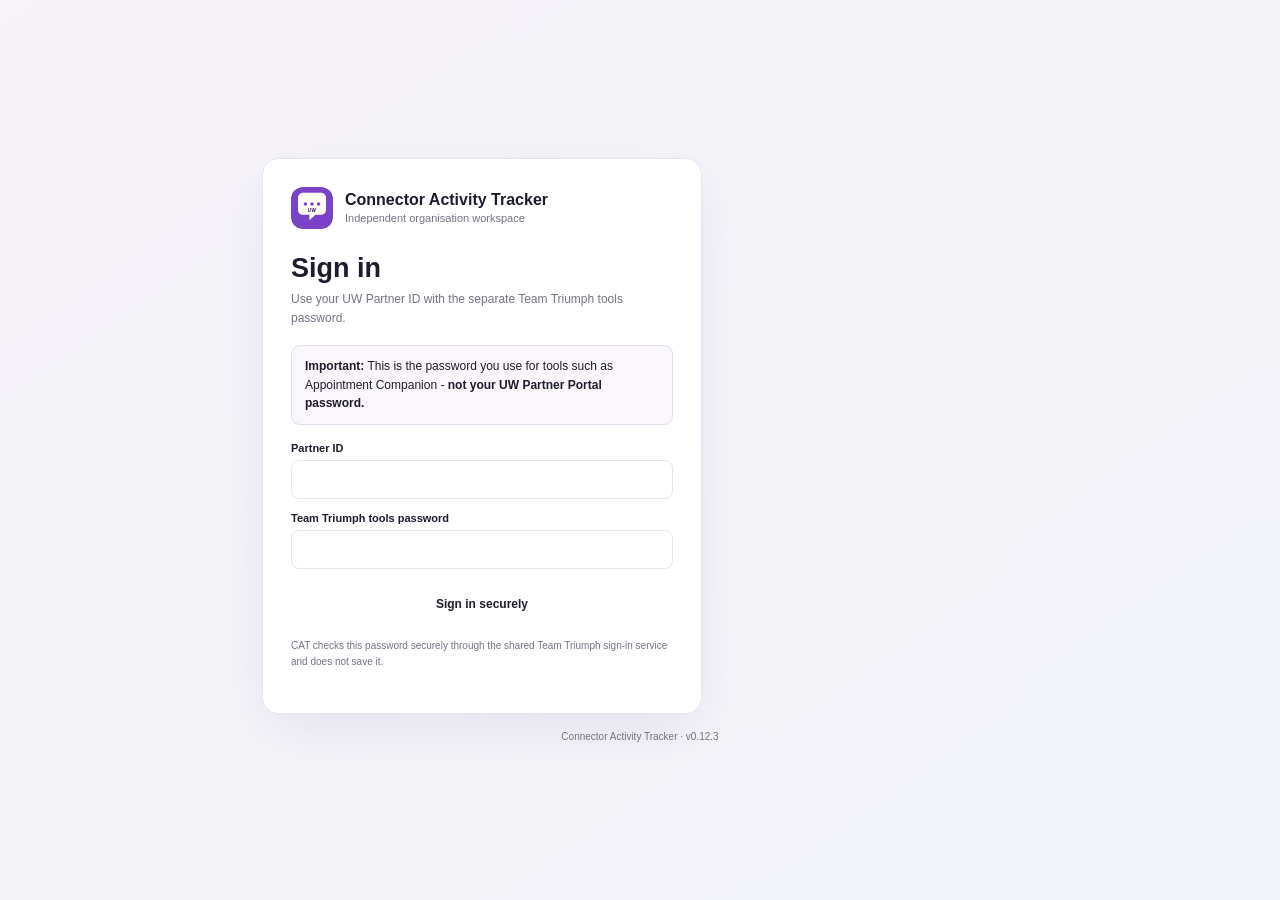
==== commit 663fe3d1: "CAT v0.12.3: prevent blank startup and recover from cloud timeouts" ====
--- a/index.html
+++ b/index.html
@@ -6,18 +6,18 @@
   <meta name="theme-color" content="#351065">
   <meta name="description" content="An authenticated Connector activity and results tracker, with a separate local demo.">
   <link rel="manifest" href="manifest.webmanifest">
-  <link rel="icon" href="icon.svg?v=0.12.2" type="image/svg+xml">
-  <link rel="stylesheet" href="styles.css?v=0.12.2">
-  <link rel="stylesheet" href="ux-v06.css?v=0.12.2">
+  <link rel="icon" href="icon.svg?v=0.12.3" type="image/svg+xml">
+  <link rel="stylesheet" href="styles.css?v=0.12.3">
+  <link rel="stylesheet" href="ux-v06.css?v=0.12.3">
   <title>Connector Activity Tracker (CAT)</title>
 </head>
 <body>
-  <div id="app" aria-live="polite"></div>
+  <div id="app" aria-live="polite"><main class="cloud-auth-page"><section class="cloud-auth-card" role="status"><div class="cloud-auth-brand"><strong>Connector Activity Tracker</strong></div><h1>Loading CAT…</h1><p>Preparing your workspace.</p><p class="small muted">If this message stays here, please <a href="./?upgrade=0.12.3">reload CAT</a>.</p></section></main></div>
   <div id="toast" class="toast" role="status"></div>
-  <script src="app-meta.js?v=0.12.2" defer></script>
-  <script src="cloud-config.js?v=0.12.2" defer></script>
-  <script src="cloud-client.js?v=0.12.2" defer></script>
-  <script src="connector-qr.js?v=0.12.2" defer></script>
-  <script src="app.js?v=0.12.2" defer></script>
+  <script src="app-meta.js?v=0.12.3" defer></script>
+  <script src="cloud-config.js?v=0.12.3" defer></script>
+  <script src="cloud-client.js?v=0.12.3" defer></script>
+  <script src="connector-qr.js?v=0.12.3" defer></script>
+  <script src="app.js?v=0.12.3" defer></script>
 </body>
 </html>
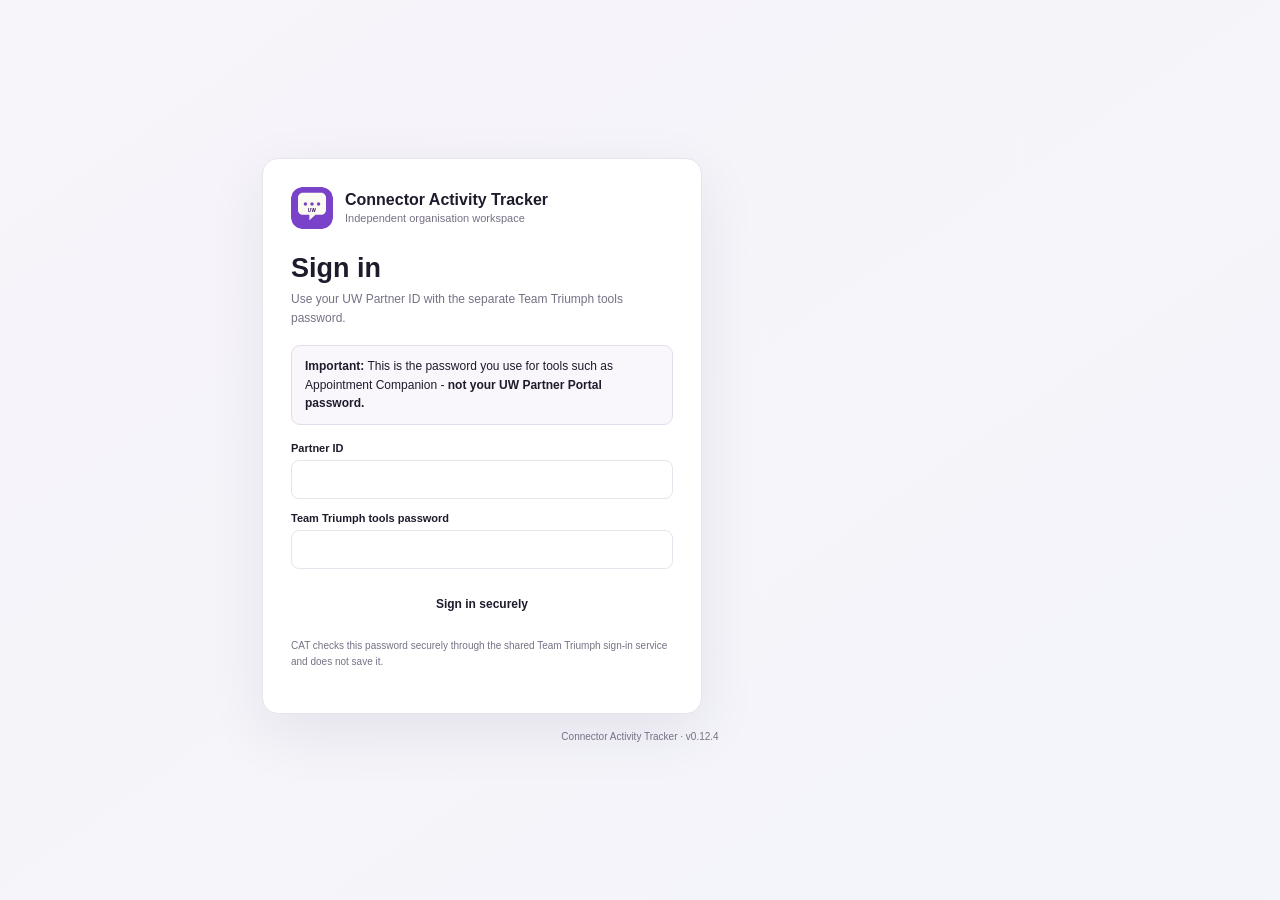
==== commit ab42adbe: "CAT v0.12.4: add Lead now from saved 20K with linked Event Day return" ====
--- a/index.html
+++ b/index.html
@@ -6,18 +6,18 @@
   <meta name="theme-color" content="#351065">
   <meta name="description" content="An authenticated Connector activity and results tracker, with a separate local demo.">
   <link rel="manifest" href="manifest.webmanifest">
-  <link rel="icon" href="icon.svg?v=0.12.3" type="image/svg+xml">
-  <link rel="stylesheet" href="styles.css?v=0.12.3">
-  <link rel="stylesheet" href="ux-v06.css?v=0.12.3">
+  <link rel="icon" href="icon.svg?v=0.12.4" type="image/svg+xml">
+  <link rel="stylesheet" href="styles.css?v=0.12.4">
+  <link rel="stylesheet" href="ux-v06.css?v=0.12.4">
   <title>Connector Activity Tracker (CAT)</title>
 </head>
 <body>
-  <div id="app" aria-live="polite"><main class="cloud-auth-page"><section class="cloud-auth-card" role="status"><div class="cloud-auth-brand"><strong>Connector Activity Tracker</strong></div><h1>Loading CAT…</h1><p>Preparing your workspace.</p><p class="small muted">If this message stays here, please <a href="./?upgrade=0.12.3">reload CAT</a>.</p></section></main></div>
+  <div id="app" aria-live="polite"><main class="cloud-auth-page"><section class="cloud-auth-card" role="status"><div class="cloud-auth-brand"><strong>Connector Activity Tracker</strong></div><h1>Loading CAT…</h1><p>Preparing your workspace.</p><p class="small muted">If this message stays here, please <a href="./?upgrade=0.12.4">reload CAT</a>.</p></section></main></div>
   <div id="toast" class="toast" role="status"></div>
-  <script src="app-meta.js?v=0.12.3" defer></script>
-  <script src="cloud-config.js?v=0.12.3" defer></script>
-  <script src="cloud-client.js?v=0.12.3" defer></script>
-  <script src="connector-qr.js?v=0.12.3" defer></script>
-  <script src="app.js?v=0.12.3" defer></script>
+  <script src="app-meta.js?v=0.12.4" defer></script>
+  <script src="cloud-config.js?v=0.12.4" defer></script>
+  <script src="cloud-client.js?v=0.12.4" defer></script>
+  <script src="connector-qr.js?v=0.12.4" defer></script>
+  <script src="app.js?v=0.12.4" defer></script>
 </body>
 </html>
--- a/ux-v06.css
+++ b/ux-v06.css
@@ -591,3 +591,10 @@
 #twenty-k-name { min-height:50px; font-size:16px; }
 #twenty-k-form .modal-actions .btn { min-height:48px; }
 @media(max-width:600px) { #twenty-k-form .modal-actions { display:grid; grid-template-columns:1fr 1fr; gap:10px; } }
+
+/* v0.12.4 - clear, thumb-friendly next steps after saving an Event Day 20K. */
+.twenty-k-saved-message {font-size:15px;line-height:1.5;margin:14px 0 10px;color:var(--ink)}
+.twenty-k-next-question {font-size:14px;font-weight:800;color:var(--ink);margin:12px 0 0}
+.twenty-k-next-actions {display:grid;grid-template-columns:1fr;gap:10px;margin-top:16px}
+.twenty-k-next-actions .btn {width:100%;min-height:50px;padding:12px 16px;border-radius:12px;font-size:14px;line-height:1.3;font-weight:750;white-space:normal;text-align:center}
+.twenty-k-next-actions .btn-primary {box-shadow:0 5px 14px rgba(53,16,101,.12)}
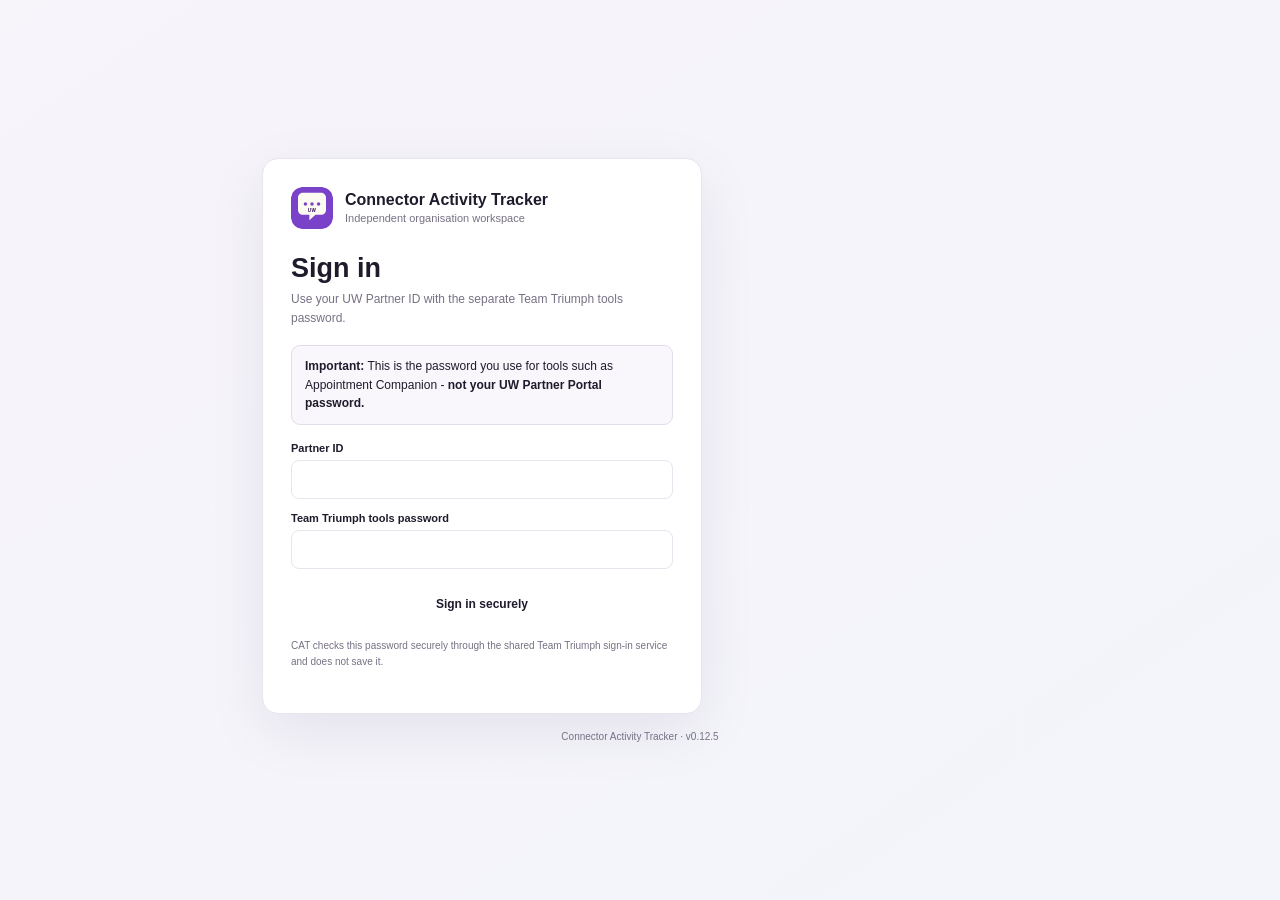
==== commit cde2f4ca: "CAT v0.12.5: open UW Connector Lead form in separate browser tab" ====
--- a/index.html
+++ b/index.html
@@ -6,18 +6,18 @@
   <meta name="theme-color" content="#351065">
   <meta name="description" content="An authenticated Connector activity and results tracker, with a separate local demo.">
   <link rel="manifest" href="manifest.webmanifest">
-  <link rel="icon" href="icon.svg?v=0.12.4" type="image/svg+xml">
-  <link rel="stylesheet" href="styles.css?v=0.12.4">
-  <link rel="stylesheet" href="ux-v06.css?v=0.12.4">
+  <link rel="icon" href="icon.svg?v=0.12.5" type="image/svg+xml">
+  <link rel="stylesheet" href="styles.css?v=0.12.5">
+  <link rel="stylesheet" href="ux-v06.css?v=0.12.5">
   <title>Connector Activity Tracker (CAT)</title>
 </head>
 <body>
-  <div id="app" aria-live="polite"><main class="cloud-auth-page"><section class="cloud-auth-card" role="status"><div class="cloud-auth-brand"><strong>Connector Activity Tracker</strong></div><h1>Loading CAT…</h1><p>Preparing your workspace.</p><p class="small muted">If this message stays here, please <a href="./?upgrade=0.12.4">reload CAT</a>.</p></section></main></div>
+  <div id="app" aria-live="polite"><main class="cloud-auth-page"><section class="cloud-auth-card" role="status"><div class="cloud-auth-brand"><strong>Connector Activity Tracker</strong></div><h1>Loading CAT…</h1><p>Preparing your workspace.</p><p class="small muted">If this message stays here, please <a href="./?upgrade=0.12.5">reload CAT</a>.</p></section></main></div>
   <div id="toast" class="toast" role="status"></div>
-  <script src="app-meta.js?v=0.12.4" defer></script>
-  <script src="cloud-config.js?v=0.12.4" defer></script>
-  <script src="cloud-client.js?v=0.12.4" defer></script>
-  <script src="connector-qr.js?v=0.12.4" defer></script>
-  <script src="app.js?v=0.12.4" defer></script>
+  <script src="app-meta.js?v=0.12.5" defer></script>
+  <script src="cloud-config.js?v=0.12.5" defer></script>
+  <script src="cloud-client.js?v=0.12.5" defer></script>
+  <script src="connector-qr.js?v=0.12.5" defer></script>
+  <script src="app.js?v=0.12.5" defer></script>
 </body>
 </html>
--- a/ux-v06.css
+++ b/ux-v06.css
@@ -598,3 +598,8 @@
 .twenty-k-next-actions {display:grid;grid-template-columns:1fr;gap:10px;margin-top:16px}
 .twenty-k-next-actions .btn {width:100%;min-height:50px;padding:12px 16px;border-radius:12px;font-size:14px;line-height:1.3;font-weight:750;white-space:normal;text-align:center}
 .twenty-k-next-actions .btn-primary {box-shadow:0 5px 14px rgba(53,16,101,.12)}
+
+/* v0.12.5 - external UW Connector forms always open separately from CAT. */
+.twenty-k-next-actions a.btn { display:inline-flex;align-items:center;justify-content:center;text-decoration:none;cursor:pointer; }
+.twenty-k-external-hint { margin:12px 1px 0;color:var(--muted);font-size:12px;line-height:1.55; }
+.twenty-k-external-hint strong {color:var(--ink);}
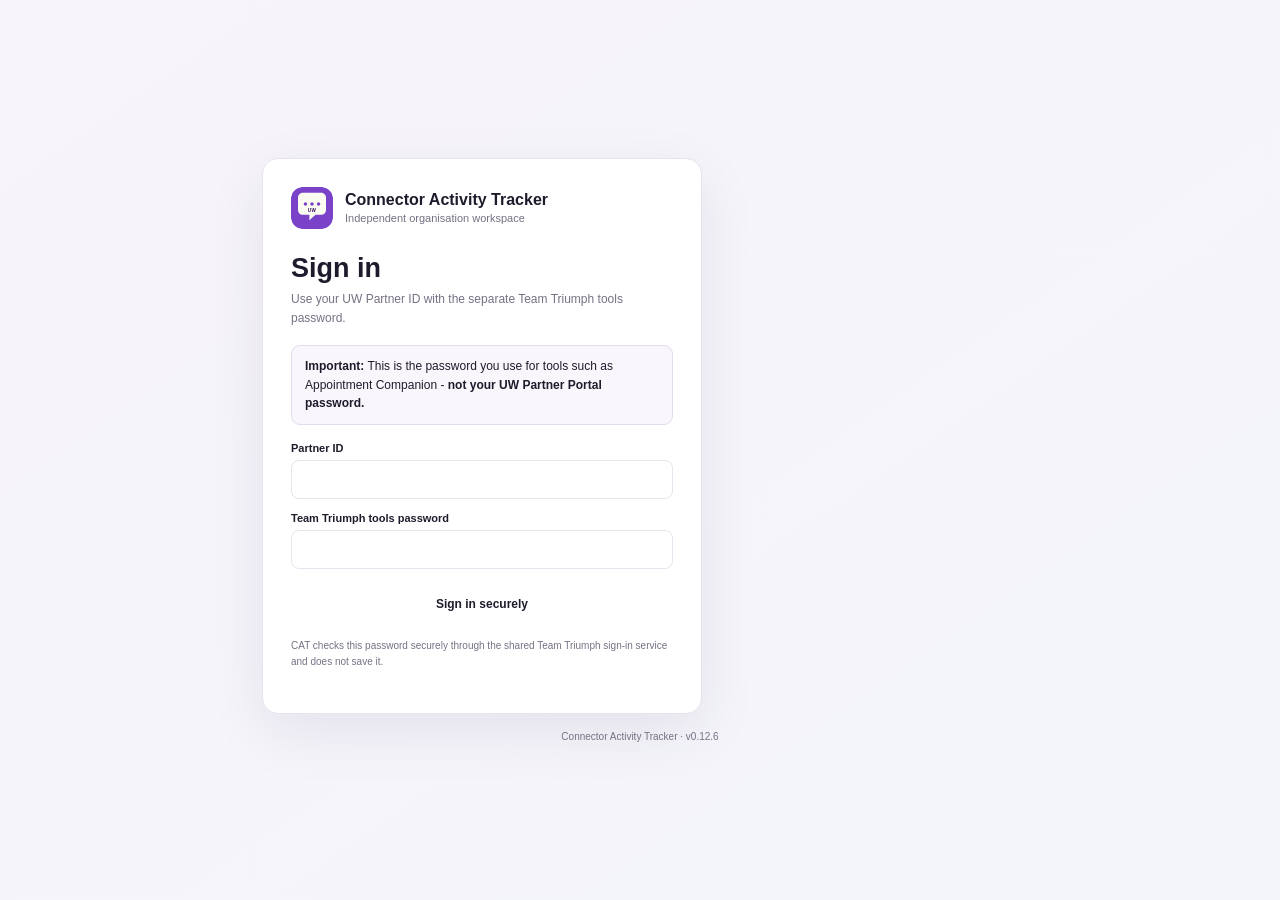
==== commit 6d27daee: "CAT v0.12.6: test in-app UW lead modal with browser fallback" ====
--- a/index.html
+++ b/index.html
@@ -6,18 +6,18 @@
   <meta name="theme-color" content="#351065">
   <meta name="description" content="An authenticated Connector activity and results tracker, with a separate local demo.">
   <link rel="manifest" href="manifest.webmanifest">
-  <link rel="icon" href="icon.svg?v=0.12.5" type="image/svg+xml">
-  <link rel="stylesheet" href="styles.css?v=0.12.5">
-  <link rel="stylesheet" href="ux-v06.css?v=0.12.5">
+  <link rel="icon" href="icon.svg?v=0.12.6" type="image/svg+xml">
+  <link rel="stylesheet" href="styles.css?v=0.12.6">
+  <link rel="stylesheet" href="ux-v06.css?v=0.12.6">
   <title>Connector Activity Tracker (CAT)</title>
 </head>
 <body>
-  <div id="app" aria-live="polite"><main class="cloud-auth-page"><section class="cloud-auth-card" role="status"><div class="cloud-auth-brand"><strong>Connector Activity Tracker</strong></div><h1>Loading CAT…</h1><p>Preparing your workspace.</p><p class="small muted">If this message stays here, please <a href="./?upgrade=0.12.5">reload CAT</a>.</p></section></main></div>
+  <div id="app" aria-live="polite"><main class="cloud-auth-page"><section class="cloud-auth-card" role="status"><div class="cloud-auth-brand"><strong>Connector Activity Tracker</strong></div><h1>Loading CAT…</h1><p>Preparing your workspace.</p><p class="small muted">If this message stays here, please <a href="./?upgrade=0.12.6">reload CAT</a>.</p></section></main></div>
   <div id="toast" class="toast" role="status"></div>
-  <script src="app-meta.js?v=0.12.5" defer></script>
-  <script src="cloud-config.js?v=0.12.5" defer></script>
-  <script src="cloud-client.js?v=0.12.5" defer></script>
-  <script src="connector-qr.js?v=0.12.5" defer></script>
-  <script src="app.js?v=0.12.5" defer></script>
+  <script src="app-meta.js?v=0.12.6" defer></script>
+  <script src="cloud-config.js?v=0.12.6" defer></script>
+  <script src="cloud-client.js?v=0.12.6" defer></script>
+  <script src="connector-qr.js?v=0.12.6" defer></script>
+  <script src="app.js?v=0.12.6" defer></script>
 </body>
 </html>
--- a/ux-v06.css
+++ b/ux-v06.css
@@ -603,3 +603,23 @@
 .twenty-k-next-actions a.btn { display:inline-flex;align-items:center;justify-content:center;text-decoration:none;cursor:pointer; }
 .twenty-k-external-hint { margin:12px 1px 0;color:var(--muted);font-size:12px;line-height:1.55; }
 .twenty-k-external-hint strong {color:var(--ink);}
+
+/* v0.12.6: experimental embedded official form with safe browser fallback. */
+.uw-official-lead-backdrop { padding:10px; }
+.uw-official-lead-modal {width:min(860px,100%);height:min(94dvh,900px);max-height:calc(100dvh - 20px);display:flex;flex-direction:column;overflow:hidden;padding:14px;border-radius:18px;}
+.uw-official-lead-modal .modal-head {flex-shrink:0;margin-bottom:8px;align-items:center;}
+.uw-official-lead-modal .modal-close {min-width:44px;min-height:44px;font-size:23px;}
+.uw-form-embed {display:flex;flex:1;flex-direction:column;gap:8px;min-height:0;}
+.uw-form-embed-context {display:flex;gap:4px;flex-direction:column;flex-shrink:0;}
+.uw-form-embed-context strong {font-size:15px;color:var(--ink);}
+.uw-form-embed-context span {font-size:12px;color:var(--muted);}
+.uw-form-embed-help {font-size:12px;line-height:1.45;color:var(--muted);margin:0;flex-shrink:0;}
+.uw-form-embed-frame {display:block;flex:1;min-height:0;width:100%;border:1px solid var(--line);border-radius:10px;background:white;}
+.uw-form-embed-actions {display:grid;grid-template-columns:1fr 1fr;gap:9px;flex-shrink:0;}
+.uw-form-embed-actions .btn {display:inline-flex;align-items:center;justify-content:center;text-align:center;padding:11px 10px;min-height:48px;border-radius:11px;text-decoration:none;font-size:12px;line-height:1.3;white-space:normal;}
+.uw-form-embed-footnote {font-size:11px;}
+@media(max-width:600px) {
+  .uw-official-lead-backdrop {padding:0;}
+  .uw-official-lead-modal {width:100%;height:100dvh;max-height:100dvh;border-radius:0;padding:max(10px,env(safe-area-inset-top)) 10px max(10px,env(safe-area-inset-bottom));}
+  .uw-form-embed-frame {min-height:35dvh;}
+}
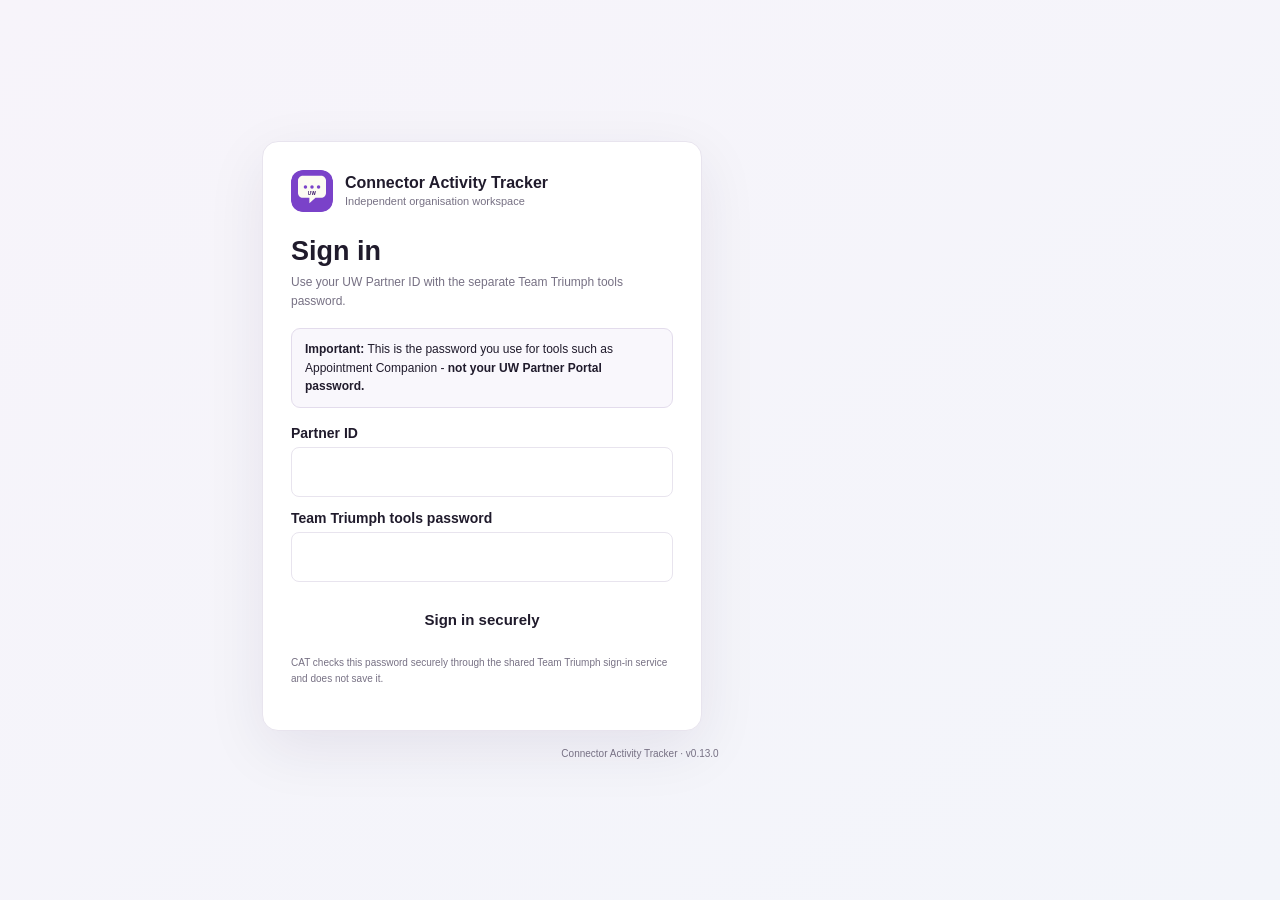
==== commit e39c485d: "Redesign CAT for mobile-first use" ====
--- a/index.html
+++ b/index.html
@@ -6,18 +6,19 @@
   <meta name="theme-color" content="#351065">
   <meta name="description" content="An authenticated Connector activity and results tracker, with a separate local demo.">
   <link rel="manifest" href="manifest.webmanifest">
-  <link rel="icon" href="icon.svg?v=0.12.6" type="image/svg+xml">
-  <link rel="stylesheet" href="styles.css?v=0.12.6">
-  <link rel="stylesheet" href="ux-v06.css?v=0.12.6">
+  <link rel="icon" href="icon.svg?v=0.13.0" type="image/svg+xml">
+  <link rel="stylesheet" href="styles.css?v=0.13.0">
+  <link rel="stylesheet" href="ux-v06.css?v=0.13.0">
+  <link rel="stylesheet" href="mobile-first.css?v=0.13.0">
   <title>Connector Activity Tracker (CAT)</title>
 </head>
 <body>
-  <div id="app" aria-live="polite"><main class="cloud-auth-page"><section class="cloud-auth-card" role="status"><div class="cloud-auth-brand"><strong>Connector Activity Tracker</strong></div><h1>Loading CAT…</h1><p>Preparing your workspace.</p><p class="small muted">If this message stays here, please <a href="./?upgrade=0.12.6">reload CAT</a>.</p></section></main></div>
+  <div id="app" aria-live="polite"><main class="cloud-auth-page"><section class="cloud-auth-card" role="status"><div class="cloud-auth-brand"><strong>Connector Activity Tracker</strong></div><h1>Loading CAT…</h1><p>Preparing your workspace.</p><p class="small muted">If this message stays here, please <a href="./?upgrade=0.13.0">reload CAT</a>.</p></section></main></div>
   <div id="toast" class="toast" role="status"></div>
-  <script src="app-meta.js?v=0.12.6" defer></script>
-  <script src="cloud-config.js?v=0.12.6" defer></script>
-  <script src="cloud-client.js?v=0.12.6" defer></script>
-  <script src="connector-qr.js?v=0.12.6" defer></script>
-  <script src="app.js?v=0.12.6" defer></script>
+  <script src="app-meta.js?v=0.13.0" defer></script>
+  <script src="cloud-config.js?v=0.13.0" defer></script>
+  <script src="cloud-client.js?v=0.13.0" defer></script>
+  <script src="connector-qr.js?v=0.13.0" defer></script>
+  <script src="app.js?v=0.13.0" defer></script>
 </body>
 </html>
--- a/mobile-first.css
+++ b/mobile-first.css
@@ -0,0 +1,169 @@
+/* CAT v0.13 · mobile-first interaction system */
+:root { --touch-size:48px; --mobile-gutter:clamp(16px,4vw,24px); --surface:#fff; --canvas:#f7f6fa; }
+html { -webkit-text-size-adjust:100%; text-size-adjust:100%; }
+html,body { width:100%; max-width:100%; overflow-x:clip; }
+body { background:var(--canvas); font-size:16px; }
+#app,.app-shell,.main-area,.content { min-width:0; max-width:100%; }
+button,input,select,textarea { font:inherit; }
+button,[role="button"],select,summary { -webkit-tap-highlight-color:transparent; }
+button:focus-visible,[role="button"]:focus-visible,a:focus-visible,input:focus-visible,select:focus-visible,textarea:focus-visible,summary:focus-visible { outline:3px solid #9870ca; outline-offset:2px; }
+.btn { min-height:var(--touch-size); padding-inline:16px; font-size:15px; }
+.btn-sm { min-height:44px; font-size:14px; }
+.text-link { min-height:44px; padding:8px 10px; font-size:14px; }
+.filter-chip { min-height:44px; padding:9px 14px; font-size:14px; }
+.field label,.cloud-field,.results-filters label { font-size:14px; }
+.field input,.field select,.field textarea,.cloud-field input,.cloud-field select,.cloud-field textarea,.results-filters select,.searchbox input { min-height:50px; font-size:16px; }
+.page-heading { gap:14px; }
+.page-heading h1 { font-size:clamp(24px,4vw,30px); line-height:1.16; letter-spacing:-.02em; }
+.page-heading p { max-width:62ch; font-size:15px; line-height:1.5; }
+.panel { border-radius:16px; }
+.panel-head h2 { font-size:18px; }
+.panel-head p { font-size:14px; line-height:1.45; }
+.small,.muted.small,.helper { font-size:13px; line-height:1.5; }
+.status,.badge { min-height:28px; padding:5px 10px; font-size:12px; }
+
+/* Event Day: put the person and current state ahead of their secondary actions. */
+.event-day-hero { border-radius:18px; padding:22px; }
+.event-day-hero h2 { font-size:23px; line-height:1.25; }
+.event-day-hero p { font-size:14px; }
+.event-day-actions { gap:12px; }
+.event-day-button { min-height:86px; border-radius:16px; padding:16px; }
+.event-day-button strong { font-size:18px; }
+.event-day-button small { font-size:13px; line-height:1.4; }
+.event-count-value { font-size:32px; }
+.event-count-label { font-size:14px; }
+.event-day-leads { margin-top:14px; }
+.event-lead-row { min-height:72px; padding:12px 4px; gap:12px; }
+.event-lead-row strong { font-size:16px; }
+.event-lead-row span { margin-top:4px; font-size:13px; line-height:1.4; }
+.event-lead-row .btn { flex:none; }
+.twenty-k-list { gap:8px; }
+.twenty-k-row { display:grid; grid-template-columns:minmax(0,1fr) minmax(110px,auto); gap:4px 8px; align-items:stretch; padding:10px 0; }
+.twenty-k-row > strong { grid-column:1 / -1; min-width:0; overflow-wrap:anywhere; font-size:16px; line-height:1.4; }
+.twenty-k-row > button { min-width:0; min-height:44px; white-space:normal; text-align:center; }
+.event-progress > summary { min-height:72px; padding:10px 8px; }
+.event-progress > summary > span { white-space:normal; font-size:18px; }
+.event-progress > summary > span strong { font-size:12px; }
+.event-partner-progress { align-items:flex-start; padding:12px 2px; gap:7px; font-size:13px; }
+.event-partner-progress span { text-align:right; line-height:1.4; }
+.event-day-empty { border-radius:18px; }
+.event-day-empty p { font-size:15px; line-height:1.55; }
+
+/* People and follow-up rows: identity, progression and the next action. */
+.lead-list { gap:10px; }
+.lead-card { min-width:0; align-items:flex-start; gap:12px; padding:15px; border:1px solid var(--line); border-radius:16px; background:var(--surface); box-shadow:0 3px 12px rgba(36,20,55,.035); }
+.lead-card .avatar,.lead-card > .activity-symbol { flex:none; width:42px; height:42px; font-size:17px; }
+.lead-main { min-width:0; }
+.lead-main strong { font-size:17px; line-height:1.35; overflow-wrap:anywhere; }
+.lead-main p { font-size:14px; line-height:1.45; overflow-wrap:anywhere; }
+.lead-tags { gap:6px; margin-top:9px; }
+.lead-actions { flex:none; align-self:center; }
+.leads-toolbar { align-items:center; gap:10px; }
+.leads-toolbar .searchbox { flex:1; min-width:0; }
+.leads-toolbar .searchbox input { width:100%; min-width:0; }
+.lead-actions .btn { min-height:46px; }
+.inbox-card .lead-actions { width:100%; margin:8px 0 0; }
+.inbox-card .lead-actions .btn { min-width:84px; min-height:46px; font-size:13px; }
+
+/* Results retain all five tappable measures, filters and funnel detail. */
+.results-metrics { gap:10px; }
+.results-metrics .metric-card { min-width:0; min-height:124px; padding:15px; border-radius:16px; }
+.results-metrics .metric-label { font-size:14px; line-height:1.35; }
+.results-metrics .metric-value { font-size:30px; }
+.results-metrics .metric-note { font-size:13px; line-height:1.4; }
+.results-filters { border-radius:16px; }
+.result-stage-stat { min-height:68px; padding:10px; }
+.result-stage-stat strong { font-size:26px; }
+.result-stage-stat span { font-size:13px; line-height:1.3; }
+.result-stage-top,.result-stage-top > div,.result-stage-top b { font-size:14px; }
+.result-stage-top em { font-size:13px; }
+.funnel-shortcuts { gap:7px; }
+.funnel-shortcuts { flex-wrap:wrap; overflow:visible; }
+.funnel-drilldown h3 { font-size:16px; }
+.funnel-person { min-height:68px; padding:12px; }
+.funnel-person strong { font-size:15px; }
+.funnel-person small { font-size:13px; }
+
+/* Shell, forms and dialogs. */
+.connector-switcher { min-height:46px; max-width:min(100%,430px); font-size:14px; }
+.connector-switcher-label { overflow:visible; white-space:normal; line-height:1.25; }
+.crumb-page-title { font-size:15px; }
+.profile-name-button { min-height:44px; font-size:14px; }
+.sync-pill { min-height:34px; font-size:12px; }
+.mobile-nav button { min-width:0; min-height:52px; font-size:12px; }
+.mobile-nav button span:first-child { font-size:21px; }
+.mobile-nav button span:last-child { max-width:none; overflow:visible; white-space:normal; text-overflow:clip; line-height:1.2; }
+.activity-card,.event-card,.quick-action { min-height:64px; }
+.activity-card strong,.event-card .event-title { font-size:16px; }
+.activity-card p,.event-card .event-sub { font-size:14px; line-height:1.4; }
+.empty-state { font-size:15px; line-height:1.5; }
+.empty-state strong { font-size:17px; }
+.modal-backdrop { overflow-y:auto; align-items:start; padding:max(12px,env(safe-area-inset-top)) 12px max(16px,env(safe-area-inset-bottom)); }
+.modal { width:min(600px,100%); max-height:calc(100dvh - 24px - env(safe-area-inset-top) - env(safe-area-inset-bottom)); border-radius:18px; padding:20px; }
+.modal-head { align-items:center; }
+.modal-head h2 { font-size:20px; }
+.modal-close { width:46px; height:46px; font-size:20px; }
+.modal-actions { flex-wrap:wrap; gap:10px; }
+.modal-actions .btn { flex:1 1 140px; min-height:50px; }
+.field { gap:7px; }
+.field input,.field select,.field textarea { border-radius:12px; padding:12px 14px; }
+.form-shell { width:min(100%,760px); }
+.form-shell > form { border-radius:18px; }
+.toast { bottom:calc(82px + env(safe-area-inset-bottom)); max-width:calc(100vw - 32px); font-size:14px; }
+
+@media (max-width:760px) {
+  .main-area { padding-bottom:calc(80px + env(safe-area-inset-bottom)); }
+  .topbar { height:auto; min-height:68px; padding:9px var(--mobile-gutter); flex-wrap:wrap; align-content:center; gap:7px 10px; }
+  .topbar .crumbs { flex:1 1 100%; min-width:0; flex-wrap:wrap; gap:6px; }
+  .connector-switcher { flex:0 1 auto; max-width:100%; }
+  .crumb-divider { display:none; }
+  .crumb-page-title { display:block; }
+  .top-actions { width:100%; justify-content:flex-end; gap:8px; }
+  .top-actions .profile-name-button { margin-left:auto; }
+  .content { padding:18px var(--mobile-gutter) 28px; }
+  .page-heading { align-items:flex-start; flex-direction:column; margin-bottom:17px; }
+  .page-heading h1 { font-size:26px; }
+  .page-heading p { font-size:15px; }
+  .heading-actions { width:100%; flex-wrap:wrap; align-self:stretch; }
+  .heading-actions > .btn { flex:1 1 auto; }
+  .metric-card { min-height:100px; }
+  .metric-label { font-size:13px; }
+  .metric-note { font-size:12px; }
+  .event-day-actions { grid-template-columns:1fr; }
+  .event-day-hero { align-items:flex-start; }
+  .event-day-hero h2 { font-size:21px; }
+  .event-day-hero .badge { flex:none; }
+  .event-progress > summary { grid-template-columns:repeat(5,minmax(0,1fr)); gap:4px; }
+  .event-progress-toggle { display:none; }
+  .event-progress > summary > span { font-size:16px; }
+  .event-progress > summary > span strong { font-size:11px; }
+  .event-partner-progress { flex-direction:column; }
+  .event-partner-progress span { text-align:left; }
+  .lead-card { flex-wrap:wrap; }
+  .lead-card .lead-main { flex:1; }
+  .lead-card .lead-actions { margin-left:auto; }
+  .results-filters { gap:10px; }
+  .results-metrics { grid-template-columns:repeat(2,minmax(0,1fr)); }
+  .results-filters select { min-height:48px; }
+  .mobile-nav { height:calc(70px + env(safe-area-inset-bottom)); padding:6px 6px calc(6px + env(safe-area-inset-bottom)); }
+  .mobile-nav button { min-height:54px; gap:4px; font-size:12px; }
+  .mobile-nav button span:first-child { font-size:22px; }
+  .modal { margin:auto 0; }
+}
+@media (max-width:380px) {
+  .content { padding-inline:14px; }
+  .page-heading h1 { font-size:24px; }
+  .top-actions .sync-pill { display:none; }
+  .event-progress > summary { gap:2px; }
+  .event-progress > summary > span { font-size:14px; }
+  .event-progress > summary > span strong { font-size:10px; }
+  .twenty-k-row { grid-template-columns:minmax(0,1fr) minmax(96px,auto); gap:4px; }
+  .twenty-k-row > button { padding-inline:6px; font-size:13px; }
+  .results-metrics .metric-card { min-height:118px; padding:12px; }
+  .results-metrics .metric-note { font-size:12px; }
+  .lead-card { gap:9px; padding:12px; }
+  .lead-card .avatar,.lead-card > .activity-symbol { width:38px; height:38px; }
+}
+@media (prefers-reduced-motion:reduce) {
+  *,*::before,*::after { scroll-behavior:auto !important; animation-duration:.01ms !important; animation-iteration-count:1 !important; transition-duration:.01ms !important; }
+}
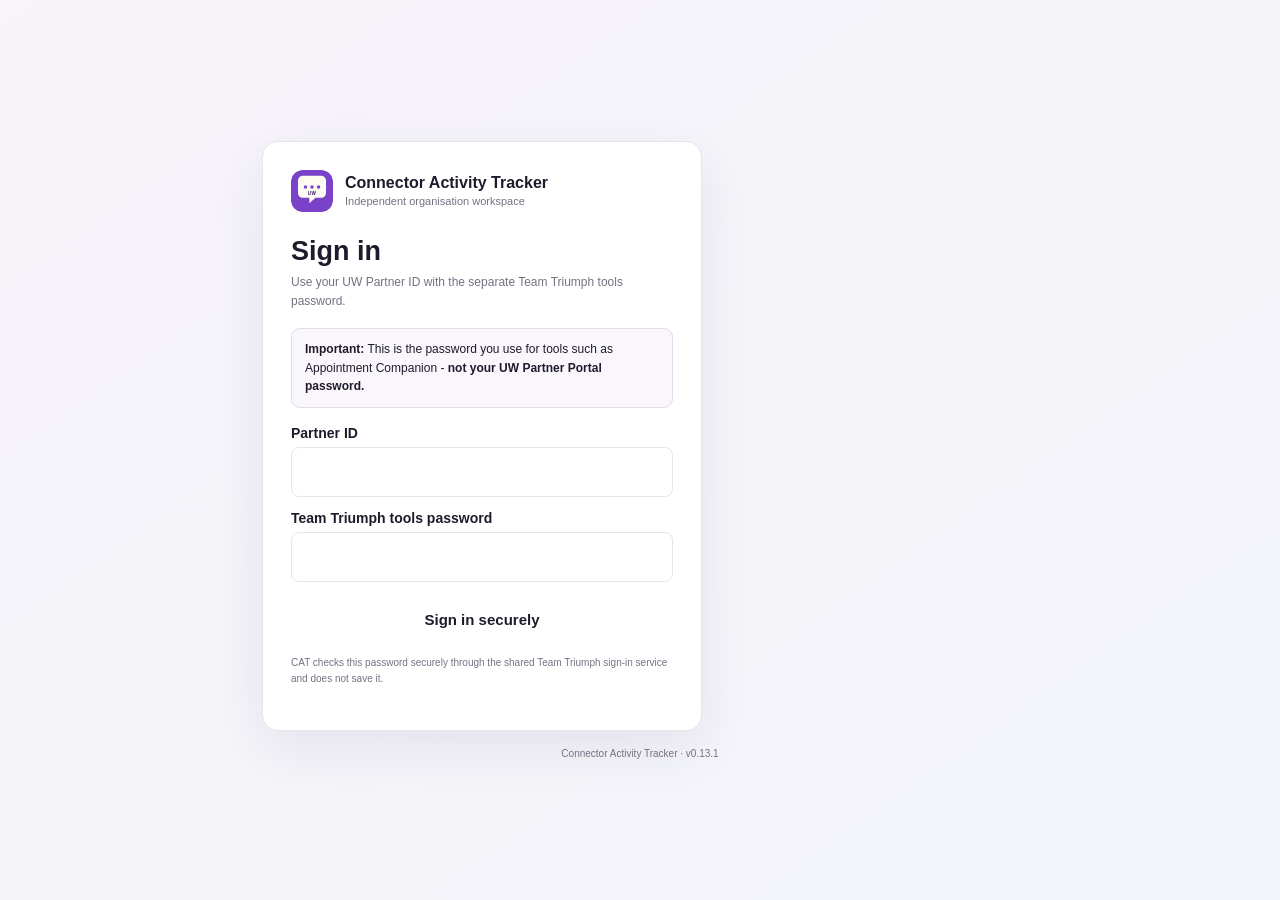
==== commit 2c9f03e1: "CAT v0.13.1: isolate Pages preview in demo mode" ====
--- a/index.html
+++ b/index.html
@@ -6,19 +6,19 @@
   <meta name="theme-color" content="#351065">
   <meta name="description" content="An authenticated Connector activity and results tracker, with a separate local demo.">
   <link rel="manifest" href="manifest.webmanifest">
-  <link rel="icon" href="icon.svg?v=0.13.0" type="image/svg+xml">
-  <link rel="stylesheet" href="styles.css?v=0.13.0">
-  <link rel="stylesheet" href="ux-v06.css?v=0.13.0">
-  <link rel="stylesheet" href="mobile-first.css?v=0.13.0">
+  <link rel="icon" href="icon.svg?v=0.13.1" type="image/svg+xml">
+  <link rel="stylesheet" href="styles.css?v=0.13.1">
+  <link rel="stylesheet" href="ux-v06.css?v=0.13.1">
+  <link rel="stylesheet" href="mobile-first.css?v=0.13.1">
   <title>Connector Activity Tracker (CAT)</title>
 </head>
 <body>
-  <div id="app" aria-live="polite"><main class="cloud-auth-page"><section class="cloud-auth-card" role="status"><div class="cloud-auth-brand"><strong>Connector Activity Tracker</strong></div><h1>Loading CAT…</h1><p>Preparing your workspace.</p><p class="small muted">If this message stays here, please <a href="./?upgrade=0.13.0">reload CAT</a>.</p></section></main></div>
+  <div id="app" aria-live="polite"><main class="cloud-auth-page"><section class="cloud-auth-card" role="status"><div class="cloud-auth-brand"><strong>Connector Activity Tracker</strong></div><h1>Loading CAT…</h1><p>Preparing your workspace.</p><p class="small muted">If this message stays here, please <a href="./?upgrade=0.13.1">reload CAT</a>.</p></section></main></div>
   <div id="toast" class="toast" role="status"></div>
-  <script src="app-meta.js?v=0.13.0" defer></script>
-  <script src="cloud-config.js?v=0.13.0" defer></script>
-  <script src="cloud-client.js?v=0.13.0" defer></script>
-  <script src="connector-qr.js?v=0.13.0" defer></script>
-  <script src="app.js?v=0.13.0" defer></script>
+  <script src="app-meta.js?v=0.13.1" defer></script>
+  <script src="cloud-config.js?v=0.13.1" defer></script>
+  <script src="cloud-client.js?v=0.13.1" defer></script>
+  <script src="connector-qr.js?v=0.13.1" defer></script>
+  <script src="app.js?v=0.13.1" defer></script>
 </body>
 </html>
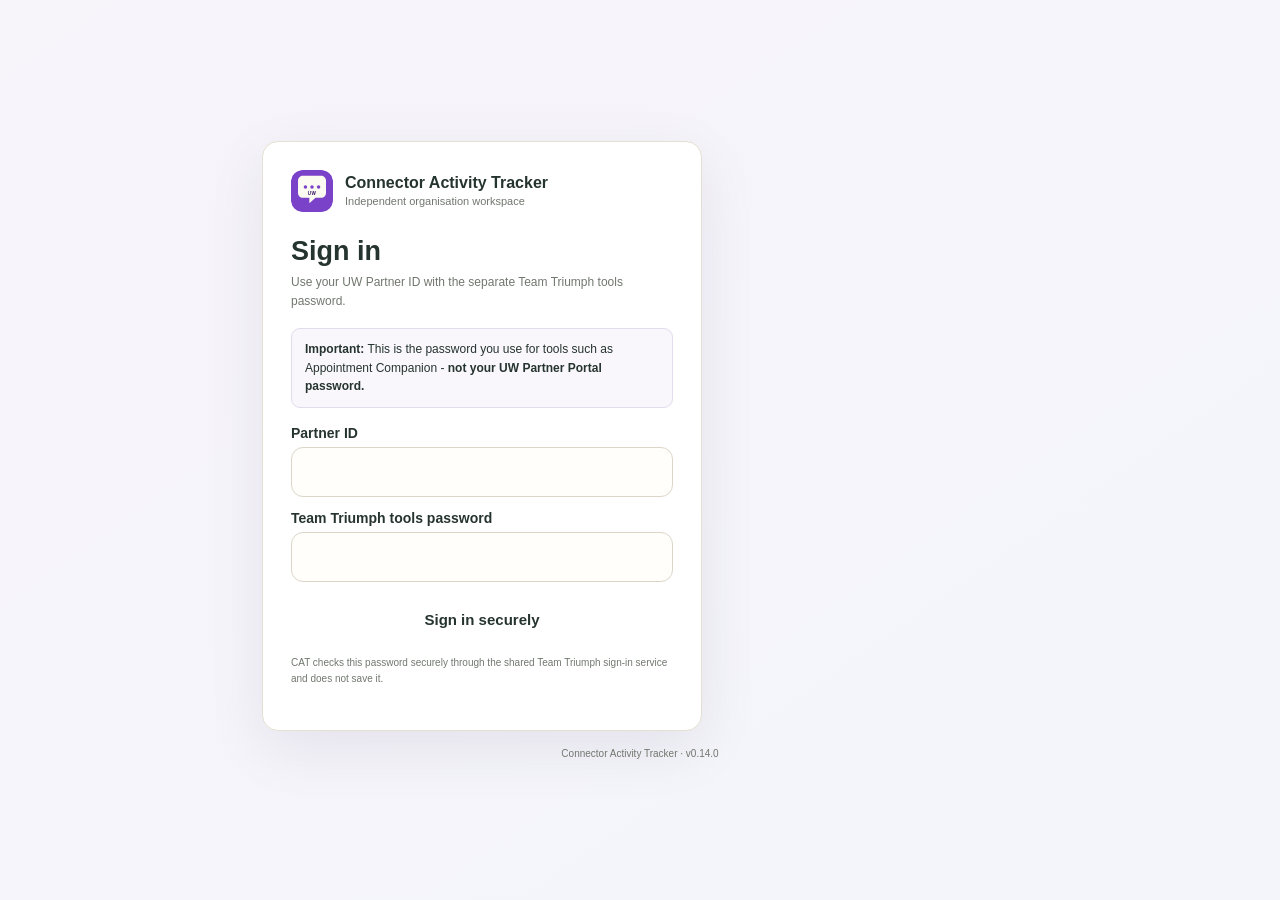
==== commit 0d28d140: "Redesign CAT around mobile conversation capture" ====
--- a/index.html
+++ b/index.html
@@ -3,22 +3,23 @@
 <head>
   <meta charset="UTF-8">
   <meta name="viewport" content="width=device-width, initial-scale=1, viewport-fit=cover">
-  <meta name="theme-color" content="#351065">
+  <meta name="theme-color" content="#f3f0e7">
   <meta name="description" content="An authenticated Connector activity and results tracker, with a separate local demo.">
   <link rel="manifest" href="manifest.webmanifest">
-  <link rel="icon" href="icon.svg?v=0.13.1" type="image/svg+xml">
-  <link rel="stylesheet" href="styles.css?v=0.13.1">
-  <link rel="stylesheet" href="ux-v06.css?v=0.13.1">
-  <link rel="stylesheet" href="mobile-first.css?v=0.13.1">
+  <link rel="icon" href="icon.svg?v=0.14.0" type="image/svg+xml">
+  <link rel="stylesheet" href="styles.css?v=0.14.0">
+  <link rel="stylesheet" href="ux-v06.css?v=0.14.0">
+  <link rel="stylesheet" href="mobile-first.css?v=0.14.0">
+  <link rel="stylesheet" href="field-notes.css?v=0.14.0">
   <title>Connector Activity Tracker (CAT)</title>
 </head>
 <body>
-  <div id="app" aria-live="polite"><main class="cloud-auth-page"><section class="cloud-auth-card" role="status"><div class="cloud-auth-brand"><strong>Connector Activity Tracker</strong></div><h1>Loading CAT…</h1><p>Preparing your workspace.</p><p class="small muted">If this message stays here, please <a href="./?upgrade=0.13.1">reload CAT</a>.</p></section></main></div>
+  <div id="app" aria-live="polite"><main class="cloud-auth-page"><section class="cloud-auth-card" role="status"><div class="cloud-auth-brand"><strong>Connector Activity Tracker</strong></div><h1>Loading CAT…</h1><p>Preparing your workspace.</p><p class="small muted">If this message stays here, please <a href="./?upgrade=0.14.0">reload CAT</a>.</p></section></main></div>
   <div id="toast" class="toast" role="status"></div>
-  <script src="app-meta.js?v=0.13.1" defer></script>
-  <script src="cloud-config.js?v=0.13.1" defer></script>
-  <script src="cloud-client.js?v=0.13.1" defer></script>
-  <script src="connector-qr.js?v=0.13.1" defer></script>
-  <script src="app.js?v=0.13.1" defer></script>
+  <script src="app-meta.js?v=0.14.0" defer></script>
+  <script src="cloud-config.js?v=0.14.0" defer></script>
+  <script src="cloud-client.js?v=0.14.0" defer></script>
+  <script src="connector-qr.js?v=0.14.0" defer></script>
+  <script src="app.js?v=0.14.0" defer></script>
 </body>
 </html>
--- a/field-notes.css
+++ b/field-notes.css
@@ -0,0 +1,231 @@
+/* CAT field notebook: a calm, paper-like layer over the existing workflow. */
+:root {
+  --canvas: #f3f0e7;
+  --surface: #fffdf7;
+  --surface-2: #f8f6ef;
+  --line: #e6e0d2;
+  --ink: #26342f;
+  --muted: #71786f;
+  --purple: #285e50;
+  --purple-2: #397967;
+  --pink: #ad5c4c;
+  --green: #327758;
+  --blue: #527486;
+  --orange: #ae772f;
+  --wash: #eae6da;
+  --shadow: 0 10px 32px rgba(45, 54, 44, .07);
+}
+html { background: var(--canvas); }
+body { background: var(--canvas); color: var(--ink); }
+.app-shell { background: var(--canvas); }
+.main-area { min-width: 0; }
+.content { max-width: 1260px; }
+.topbar { background: rgba(255,253,247,.9); border-bottom-color: var(--line); backdrop-filter: blur(16px); }
+.sidebar { background: #fffdf7; border-right-color: var(--line); }
+.brand-name, .crumb-page-title { color: var(--ink); }
+.brand-kicker, .side-label { color: var(--muted); }
+.brand-mark { border-radius: 14px; background: #e6eee7; }
+.nav-btn { border-radius: 14px; }
+.nav-btn.active { background: #e8f0ea; color: var(--purple); }
+.mobile-nav { background: rgba(255,253,247,.96); border-top: 1px solid var(--line); box-shadow: 0 -8px 24px rgba(45,54,44,.07); backdrop-filter: blur(14px); }
+.mobile-nav button { min-height: 58px; color: #7d8178; border-radius: 14px; }
+.mobile-nav button.active { color: var(--purple); background: #e8f0ea; }
+.panel, .lead-card, .connector-card, .cloud-phase-card { border: 1px solid var(--line); border-radius: 18px; background: var(--surface); box-shadow: 0 4px 18px rgba(45,54,44,.035); }
+.page-heading { align-items: center; margin-bottom: 22px; }
+.page-heading h1 { letter-spacing: -.035em; }
+.btn { min-height: 48px; border-radius: 13px; font-weight: 700; }
+.app-shell .btn-primary { background: var(--purple); border-color: var(--purple); }
+.app-shell .btn-primary:hover { background: #214d42; }
+.btn-secondary { background: #fffdf7; border-color: #d8d1c2; color: var(--ink); }
+.btn-pink { background: #a95e4d; border-color: #a95e4d; }
+input:not([type="checkbox"]):not([type="radio"]):not([type="color"]), select, textarea {
+  min-height: 50px; border-radius: 12px; border: 1px solid #dcd6c9; background: #fffefa; color: var(--ink); font: inherit;
+}
+textarea { min-height: 110px; line-height: 1.55; padding: 13px 14px; resize: vertical; }
+input:focus, select:focus, textarea:focus, button:focus-visible { outline: 3px solid rgba(57,121,103,.22); outline-offset: 2px; }
+label { color: #3c4942; font-weight: 650; }
+summary { min-height: 44px; cursor: pointer; color: var(--ink); }
+.field-hint, .helper { color: var(--muted); }
+.badge, .status { border-radius: 999px; }
+
+/* Today: one clear starting point, with the existing funnel close at hand. */
+.today-view { max-width: 1080px; margin: 0 auto; padding-bottom: 36px; }
+.today-welcome { display:flex; align-items:center; justify-content:space-between; gap:16px; padding: 12px 4px 26px; }
+.today-date, .paper-label { color:#718078; font-size:.72rem; font-weight:800; letter-spacing:.13em; text-transform:uppercase; }
+.today-welcome h1 { margin:7px 0 5px; color:var(--ink); font-size:clamp(1.8rem,4vw,2.5rem); letter-spacing:-.045em; }
+.today-welcome p { margin:0; color:var(--muted); }
+.today-pencil { display:grid; place-items:center; width:52px; height:52px; border-radius:17px; background:#e5eee7; color:var(--purple); font-size:1.6rem; transform:rotate(5deg); }
+.conversation-start-card { position:relative; overflow:hidden; padding:clamp(22px,4vw,36px); border:1px solid #dce5d8; border-radius:24px; background:linear-gradient(125deg,#fffdf7 0%,#f2f5eb 100%); box-shadow:var(--shadow); }
+.conversation-start-card:after { position:absolute; right:-38px; top:-55px; width:180px; height:180px; border:1px solid rgba(57,121,103,.12); border-radius:50%; content:""; box-shadow:0 0 0 22px rgba(57,121,103,.035),0 0 0 44px rgba(57,121,103,.025); pointer-events:none; }
+.start-card-copy { position:relative; z-index:1; }
+.start-card-copy h2 { margin:10px 0 5px; font-size:clamp(1.5rem,3vw,2.1rem); letter-spacing:-.035em; }
+.start-card-copy p { margin:0; color:var(--muted); }
+.conversation-start-button { position:relative; z-index:1; display:flex; width:100%; align-items:center; gap:14px; margin-top:22px; padding:15px 18px; border:0; border-radius:16px; background:var(--purple); color:#fff; text-align:left; cursor:pointer; box-shadow:0 8px 20px rgba(40,94,80,.18); }
+.conversation-start-button:hover { background:#214d42; }
+.conversation-start-button .start-plus { display:grid; place-items:center; flex:0 0 42px; height:42px; border-radius:13px; background:rgba(255,255,255,.16); font-size:1.6rem; }
+.conversation-start-button strong, .conversation-start-button small { display:block; }
+.conversation-start-button strong { font-size:1.02rem; }
+.conversation-start-button small { margin-top:3px; color:rgba(255,255,255,.78); font-size:.82rem; }
+.conversation-start-button b { margin-left:auto; font-size:1.3rem; }
+.start-card-footer { display:flex; align-items:center; gap:10px; margin-top:18px; color:#777f74; font-size:.72rem; font-weight:700; }
+.start-card-footer i { width:20px; height:1px; background:#cbd5c8; }
+.funnel-glance { margin:18px 0 28px; padding:17px 20px 19px; border:1px solid var(--line); border-radius:18px; background:rgba(255,253,247,.78); }
+.funnel-glance-head, .today-section-head { display:flex; align-items:center; justify-content:space-between; gap:12px; }
+.text-link, .quiet-link, .setup-link { border:0; background:transparent; color:var(--purple); font:inherit; font-size:.83rem; font-weight:750; cursor:pointer; }
+.notebook-flow { display:grid; grid-template-columns:repeat(7,minmax(0,1fr)); align-items:center; margin-top:15px; text-align:center; }
+.notebook-step { display:flex; min-width:0; flex-direction:column; align-items:center; gap:3px; }
+.notebook-step span { color:#8c9388; font-size:.66rem; font-weight:800; letter-spacing:.08em; }
+.notebook-step strong { color:var(--ink); font-size:1.35rem; }
+.notebook-step small { color:var(--muted); font-size:.73rem; }
+.notebook-flow > i { color:#aab3a7; font-size:1.3rem; font-style:normal; }
+.today-columns { display:grid; grid-template-columns:minmax(0,1.65fr) minmax(250px,.85fr); align-items:start; gap:22px; }
+.today-main-column, .today-side-column { display:grid; gap:22px; }
+.today-section-head { margin:0 2px 12px; }
+.today-section-head h2 { margin:4px 0 0; color:var(--ink); font-size:1.1rem; letter-spacing:-.02em; }
+.today-event-card { display:flex; width:100%; align-items:center; gap:14px; padding:16px; border:1px solid var(--line); border-radius:16px; background:var(--surface); color:var(--ink); text-align:left; cursor:pointer; }
+.today-event-card:hover, .today-person-row:hover, .today-follow-row:hover { border-color:#b9cfc0; background:#fbfcf7; }
+.today-event-icon { display:grid; place-items:center; flex:0 0 45px; height:45px; border-radius:14px; background:#f4ead8; color:#94631f; font-size:1.25rem; }
+.today-event-card > span:nth-child(2), .today-person-row > span:nth-child(2), .today-follow-row > span:nth-child(2) { display:flex; min-width:0; flex:1; flex-direction:column; gap:3px; }
+.today-event-card small { color:var(--muted); font-size:.66rem; font-weight:800; letter-spacing:.1em; }
+.today-event-card strong { overflow:hidden; text-overflow:ellipsis; white-space:nowrap; }
+.today-event-card em { color:var(--muted); font-size:.78rem; font-style:normal; }
+.today-event-card > b, .today-person-row > b, .today-follow-row > b { color:#7b877e; }
+.today-person-row, .today-follow-row { display:flex; width:100%; align-items:center; gap:12px; padding:13px 4px; border:0; border-bottom:1px solid #eee9df; background:transparent; color:var(--ink); text-align:left; cursor:pointer; }
+.today-person-row:last-child, .today-follow-row:last-child { border-bottom:0; }
+.today-person-avatar { display:grid; place-items:center; flex:0 0 38px; height:38px; border-radius:50%; background:#e8eee4; color:var(--purple); font-weight:800; }
+.today-person-row strong, .today-follow-row strong { font-size:.94rem; }
+.today-person-row small, .today-follow-row small { overflow:hidden; color:var(--muted); font-size:.76rem; text-overflow:ellipsis; white-space:nowrap; }
+.today-person-row em { color:#737b71; font-size:.73rem; font-style:normal; }
+.recent-people { padding:0 17px 5px; border:1px solid var(--line); border-radius:18px; background:var(--surface); }
+.recent-people .today-section-head { margin-top:16px; }
+.today-empty-note { display:flex; align-items:center; gap:12px; padding:12px 2px; color:var(--muted); }
+.today-empty-note span { color:var(--purple); font-size:1.35rem; }
+.today-empty-note p { margin:0; }
+.followup-card { padding:17px; border:1px solid #e4ddcc; border-radius:18px; background:#fbf8ef; }
+.follow-count { display:grid; place-items:center; min-width:30px; height:30px; padding:0 8px; border-radius:50px; background:#eee5d1; color:#8d632c; font-weight:800; }
+.follow-dot { flex:0 0 9px; height:9px; border-radius:50%; background:#c08a3d; }
+.followup-clear { margin:12px 0 0; color:var(--muted); font-size:.86rem; line-height:1.5; }
+.eventday-shortcut { display:flex; align-items:center; gap:12px; padding:15px; border:1px dashed #cbd4c8; border-radius:16px; background:transparent; color:var(--ink); text-align:left; cursor:pointer; }
+.eventday-shortcut .shortcut-glyph { display:grid; place-items:center; width:36px; height:36px; border-radius:12px; background:#e8eee4; color:var(--purple); font-size:1.35rem; }
+.eventday-shortcut span:nth-child(2) { display:grid; gap:3px; }
+.eventday-shortcut small { color:var(--muted); }
+.eventday-shortcut b { margin-left:auto; color:var(--purple); }
+.setup-link { display:block; margin:30px auto 0; color:#7e857d; font-size:.78rem; }
+
+/* Name-first capture and the running conversation journal. */
+.conversation-capture { max-width:760px; margin:0 auto; padding-bottom:34px; }
+.capture-heading { display:flex; align-items:flex-start; gap:14px; margin:8px 0 22px; }
+.back-link { flex:0 0 42px; min-height:42px; border:1px solid var(--line); border-radius:13px; background:var(--surface); color:var(--ink); font-size:1.45rem; cursor:pointer; }
+.capture-heading h1 { margin:6px 0 5px; color:var(--ink); font-size:clamp(1.7rem,5vw,2.2rem); letter-spacing:-.04em; }
+.capture-heading p { margin:0; color:var(--muted); line-height:1.5; }
+.conversation-form { padding:clamp(18px,4vw,30px); }
+.conversation-form > .field:first-of-type label { font-size:1.03rem; }
+.conversation-form #lead-name { min-height:60px; font-size:1.15rem; }
+.conversation-note-field { margin-top:20px; }
+.conversation-note-field textarea { min-height:132px; background-image:linear-gradient(transparent 31px,#ebe6d9 32px); background-size:100% 32px; line-height:32px; }
+.capture-context { margin-top:18px; padding:0 14px; border:1px solid var(--line); border-radius:14px; background:#fbfaf5; }
+.capture-context summary { display:flex; align-items:center; gap:8px; padding:6px 0; list-style:none; }
+.capture-context summary::-webkit-details-marker { display:none; }
+.capture-context summary span { font-weight:750; }
+.capture-context summary small { margin-left:auto; color:var(--muted); }
+.capture-context summary b { color:var(--purple); font-size:1.25rem; }
+.capture-context[open] summary b { transform:rotate(45deg); }
+.capture-context-body { display:grid; gap:14px; padding:10px 0 16px; }
+.context-pair { display:grid; grid-template-columns:76px 1fr; gap:5px 10px; color:var(--muted); font-size:.87rem; }
+.context-pair strong { color:var(--ink); }
+.capture-actions { display:grid; grid-template-columns:.8fr 1.2fr; gap:10px; margin-top:22px; }
+.capture-actions button { min-height:54px; }
+.capture-reassurance { margin:13px 0 0; color:var(--muted); text-align:center; font-size:.8rem; }
+.linked-origin { margin-top:16px; }
+.conversation-journal { display:grid; grid-template-columns:minmax(210px,.72fr) minmax(0,1.5fr); gap:16px 22px; margin:0 0 22px; padding:20px; border:1px solid #dfe5d9; border-radius:19px; background:#f8faf4; }
+.journal-heading h2 { margin:6px 0; color:var(--ink); font-size:1.25rem; letter-spacing:-.025em; }
+.journal-heading p { margin:0; color:var(--muted); font-size:.84rem; line-height:1.5; }
+.journal-composer { min-width:0; }
+.journal-composer textarea { min-height:94px; background-color:#fffefa; }
+.journal-compose-footer { display:flex; align-items:center; justify-content:space-between; gap:10px; margin-top:7px; }
+.journal-compose-footer small { color:var(--muted); font-size:.72rem; }
+.journal-compose-footer .btn { min-height:42px; padding:8px 15px; }
+.journal-entries { grid-column:1 / -1; display:grid; gap:8px; }
+.journal-entry { display:flex; gap:11px; padding:12px; border:1px solid #e9e6dc; border-radius:13px; background:#fffefa; }
+.journal-entry-mark { flex:0 0 auto; color:#8d9a7d; font-size:1.1rem; }
+.journal-entry p { margin:0; line-height:1.5; white-space:pre-wrap; overflow-wrap:anywhere; }
+.journal-entry small { display:block; margin-top:6px; color:var(--muted); font-size:.72rem; }
+.journal-empty { margin:0; color:#82877f; font-size:.83rem; }
+.sr-only { position:absolute; width:1px; height:1px; overflow:hidden; clip:rect(0,0,0,0); white-space:nowrap; }
+.lead-progression h2, .outcome-panel h2 { color:var(--ink); }
+.layout-grid > div { min-width:0; }
+.demo-banner { background:#eaf1e9; color:#365d4e; }
+
+@media (max-width: 760px) {
+  body { background:var(--canvas); }
+  .content { padding:16px 15px calc(96px + env(safe-area-inset-bottom)); }
+  .topbar { min-height:58px; padding:8px 14px; }
+  .top-actions .profile-name-button { width:40px; min-width:40px; padding:0; overflow:hidden; }
+  .profile-name-button .avatar { flex:0 0 32px; }
+  .crumbs { min-width:0; }
+  .connector-switcher-label { max-width:90px; overflow:hidden; text-overflow:ellipsis; white-space:nowrap; }
+  .mobile-nav { padding:5px 8px calc(5px + env(safe-area-inset-bottom)); gap:3px; }
+  .mobile-nav button { flex:1; min-width:0; min-height:53px; gap:3px; }
+  .mobile-nav button > span:first-child { font-size:1.12rem; }
+  .today-view { padding-bottom:8px; }
+  .today-welcome { padding:3px 2px 18px; }
+  .today-welcome h1 { font-size:1.8rem; }
+  .today-pencil { width:43px; height:43px; flex:0 0 43px; border-radius:14px; }
+  .conversation-start-card { padding:21px 18px 17px; border-radius:20px; }
+  .conversation-start-card:after { right:-90px; }
+  .start-card-copy h2 { font-size:1.5rem; }
+  .conversation-start-button { gap:10px; padding:12px; }
+  .conversation-start-button .start-plus { flex-basis:38px; height:38px; }
+  .conversation-start-button small { max-width:220px; line-height:1.35; }
+  .start-card-footer { justify-content:center; gap:7px; font-size:.62rem; }
+  .start-card-footer i { width:12px; }
+  .funnel-glance { margin:14px 0 22px; padding:14px 10px; }
+  .funnel-glance-head { align-items:flex-start; }
+  .text-link { font-size:.74rem; }
+  .notebook-flow { grid-template-columns:repeat(7,minmax(0,1fr)); gap:2px; margin-top:12px; }
+  .notebook-step strong { font-size:1.15rem; }
+  .notebook-step small { font-size:.61rem; }
+  .notebook-step span { font-size:.58rem; }
+  .notebook-flow > i { font-size:1rem; }
+  .today-columns { grid-template-columns:1fr; gap:20px; }
+  .today-main-column, .today-side-column { gap:19px; }
+  .today-section-head h2 { font-size:1.04rem; }
+  .today-event-card { padding:13px; gap:11px; }
+  .today-event-icon { flex-basis:40px; height:40px; }
+  .today-person-row { flex-wrap:wrap; }
+  .today-person-row em { margin-left:50px; flex-basis:calc(100% - 50px); }
+  .recent-people { padding-inline:13px; }
+  .followup-card { padding:15px; }
+  .eventday-shortcut { padding:12px; }
+  .page-heading { gap:10px; }
+  .page-heading h1 { font-size:1.55rem; }
+  .layout-grid { grid-template-columns:minmax(0,1fr) !important; }
+  .conversation-capture { padding-bottom:0; }
+  .capture-heading { gap:11px; margin:1px 0 17px; }
+  .capture-heading h1 { font-size:1.65rem; }
+  .conversation-form { padding:18px 15px; }
+  .conversation-form #lead-name { min-height:58px; }
+  .conversation-note-field textarea { min-height:120px; }
+  .capture-actions { grid-template-columns:.85fr 1.15fr; gap:8px; }
+  .capture-actions { position:sticky; bottom:calc(63px + env(safe-area-inset-bottom)); z-index:5; margin-inline:-4px; padding:10px 4px 8px; background:linear-gradient(transparent,var(--canvas) 28%); }
+  .capture-actions .btn { padding:10px 8px; font-size:.9rem; }
+  .capture-context { padding-inline:11px; }
+  .capture-context summary small { font-size:.73rem; }
+  .conversation-journal { grid-template-columns:1fr; gap:12px; padding:16px; }
+  .journal-heading h2 { font-size:1.15rem; }
+  .journal-entries { grid-column:auto; }
+  .journal-compose-footer { align-items:flex-end; }
+  .journal-compose-footer small { max-width:55%; line-height:1.4; }
+  .panel, .lead-card { border-radius:16px; }
+  .modal-actions { flex-wrap:wrap; }
+}
+@media (max-width: 370px) {
+  .content { padding-inline:11px; }
+  .today-welcome h1 { font-size:1.58rem; }
+  .paper-label { font-size:.64rem; }
+  .notebook-step small { font-size:.55rem; }
+  .notebook-flow > i { font-size:.8rem; }
+  .start-card-footer { font-size:.56rem; }
+  .start-card-footer i { width:8px; }
+  .connector-switcher-label { max-width:68px; }
+}
